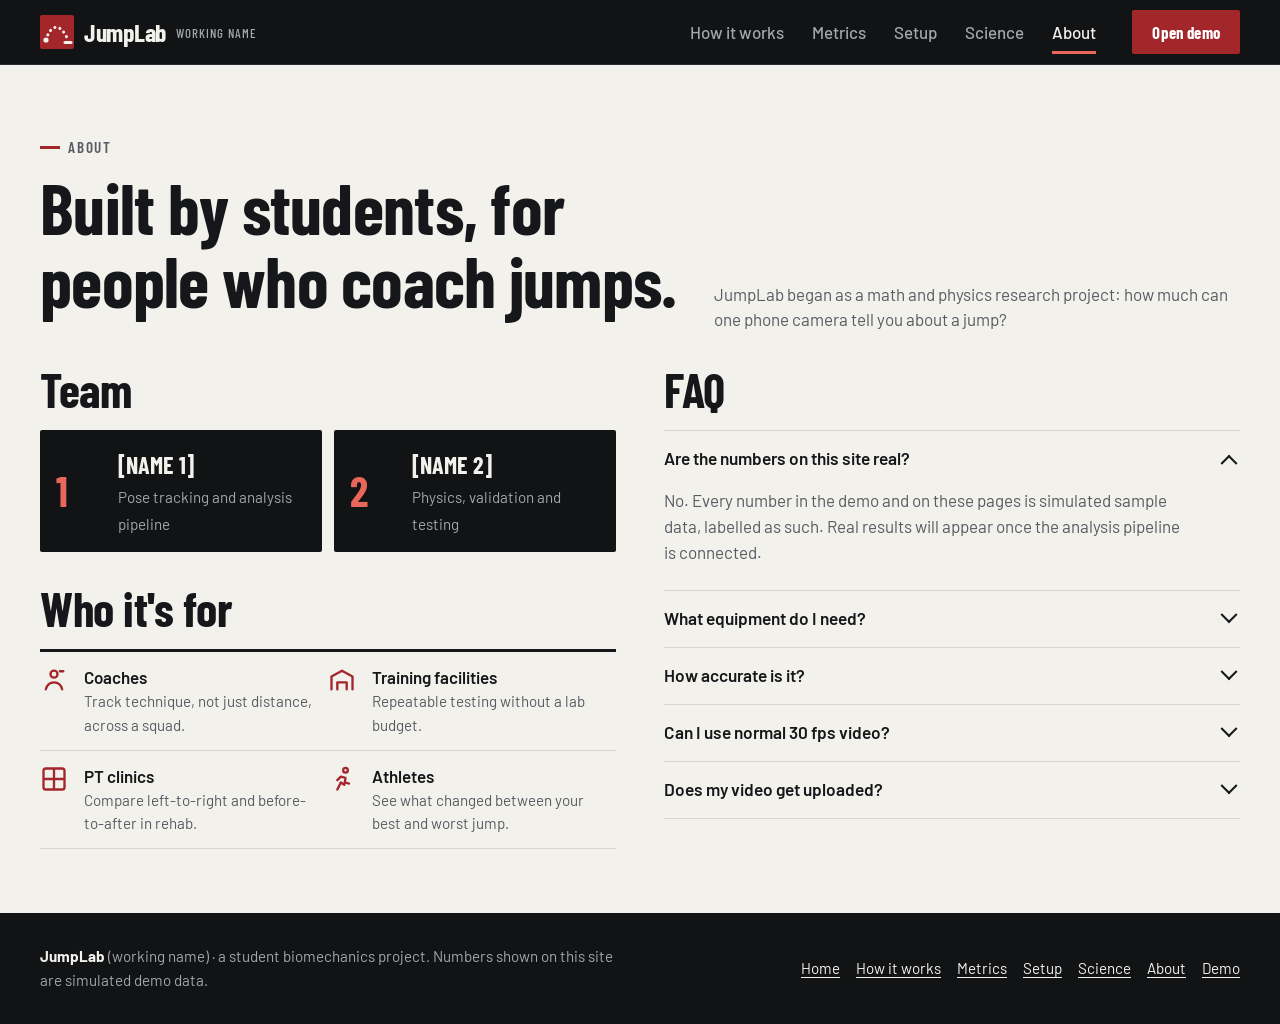
==== website/about.html @ fd1d8012 "Add JumpLab website" ====
<!doctype html>
<html lang="en">
<head>
  <meta charset="utf-8">
  <meta name="viewport" content="width=device-width, initial-scale=1">
  <title>About · JumpLab</title>
  <meta name="description" content="The team behind JumpLab, who it's for, and answers to common questions.">
  <link rel="icon" href="assets/favicon.svg" type="image/svg+xml">
  <link rel="preconnect" href="https://fonts.googleapis.com">
  <link rel="preconnect" href="https://fonts.gstatic.com" crossorigin>
  <link rel="stylesheet" href="https://fonts.googleapis.com/css2?family=Barlow+Condensed:wght@500;600;700&family=Barlow:wght@400;500;600;700&display=swap">
  <link rel="stylesheet" href="assets/css/tokens.css">
  <link rel="stylesheet" href="assets/css/base.css">
  <link rel="stylesheet" href="assets/css/components.css">
  <link rel="stylesheet" href="assets/css/pages.css">
  <script type="module" src="assets/js/components/site-chrome.js" blocking="render"></script>
  <script type="module" src="assets/js/pages/about.js" blocking="render"></script>
</head>
<body>
  <a class="skip-link" href="#main">Skip to main content</a>
  <jl-header current="about"></jl-header>

  <main id="main">
    <header class="page-head container page-head--split">
      <div>
        <p class="eyebrow">About</p>
        <h1>Built by students, for people who coach jumps.</h1>
      </div>
      <p class="lede">JumpLab began as a math and physics research project: how much can one phone camera tell you about a jump?</p>
    </header>

    <section class="container about" aria-label="Team and audiences">
      <div class="about__team">
        <h2>Team</h2>
        <ul class="team" role="list">
          <li class="team__card"><span class="team__initial" aria-hidden="true">1</span><div><strong>[NAME 1]</strong><span>Pose tracking and analysis pipeline</span></div></li>
          <li class="team__card"><span class="team__initial" aria-hidden="true">2</span><div><strong>[NAME 2]</strong><span>Physics, validation and testing</span></div></li>
        </ul>
        <h2 class="about__for">Who it's for</h2>
        <ul class="audiences stagger" role="list">
          <li><span data-icon="coach"></span><strong>Coaches</strong><span>Track technique, not just distance, across a squad.</span></li>
          <li><span data-icon="facility"></span><strong>Training facilities</strong><span>Repeatable testing without a lab budget.</span></li>
          <li><span data-icon="clinic"></span><strong>PT clinics</strong><span>Compare left-to-right and before-to-after in rehab.</span></li>
          <li><span data-icon="athlete"></span><strong>Athletes</strong><span>See what changed between your best and worst jump.</span></li>
        </ul>
      </div>

      <div class="about__faq">
        <h2>FAQ</h2>
        <details class="disclose" open>
          <summary>Are the numbers on this site real?</summary>
          <div class="disclose__body"><p>No. Every number in the demo and on these pages is simulated sample data, labelled as such. Real results will appear once the analysis pipeline is connected.</p></div>
        </details>
        <details class="disclose">
          <summary>What equipment do I need?</summary>
          <div class="disclose__body"><p>A phone that records 120–240 fps slow motion, a tripod, and a tape measure for calibration. See the <a href="setup.html">setup guide</a>.</p></div>
        </details>
        <details class="disclose">
          <summary>How accurate is it?</summary>
          <div class="disclose__body"><p>It's a single 2D camera, so it's built for consistent field testing rather than lab precision. A validation study against tape-measured jumps is in progress.</p></div>
        </details>
        <details class="disclose">
          <summary>Can I use normal 30 fps video?</summary>
          <div class="disclose__body"><p>Yes for distance and angles, but timing is only good to ±33 ms per event. Slow motion (120–240 fps) makes contact and flight times meaningful.</p></div>
        </details>
        <details class="disclose">
          <summary>Does my video get uploaded?</summary>
          <div class="disclose__body"><p>Not in this demo. A file you choose stays in your browser and is never sent anywhere.</p></div>
        </details>
      </div>
    </section>
  </main>

  <jl-footer></jl-footer>
</body>
</html>
---- website/assets/css/tokens.css ----
/* JumpLab design tokens.
   Base: charcoal + off-white. One accent: controlled brick red, used sparingly
   (buttons, active states, key numbers). Contrast checked: see DESIGN.md. */
:root {
  /* Neutrals */
  --ink: #121315;          /* charcoal base (dark sections) */
  --ink-2: #1c1e21;        /* raised panels on dark */
  --ink-3: #2a2d31;        /* borders / rules on dark */
  --text: #16171a;         /* body text on light */
  --paper: #f3f1ec;        /* off-white base */
  --white: #ffffff;        /* cards on paper */
  --line: #d9d5cc;         /* hairlines on light */
  --line-strong: #74787f;  /* chart axes, strong rules (>= 3:1 on paper) */
  --muted: #575b62;        /* secondary text on light (6.0:1) */
  --muted-dark: #a2a6ad;   /* secondary text on dark (7.6:1) */

  /* Accent */
  --accent: #a3262a;       /* brick red (6.5:1 on paper, white text 7.3:1) */
  --accent-hover: #86191d;
  --accent-on-dark: #e8665a; /* same hue, lifted for charcoal (5.7:1) */

  /* Semantic (light context by default; .is-dark redefines) */
  --bg: var(--paper);
  --fg: var(--text);
  --fg-muted: var(--muted);
  --surface: var(--white);
  --rule: var(--line);
  --key: var(--accent);    /* key numbers */
  --focus: var(--accent);

  /* Type */
  --font-display: "Barlow Condensed", "Arial Narrow", "Roboto Condensed", system-ui, sans-serif;
  --font-body: "Barlow", system-ui, -apple-system, "Segoe UI", Roboto, sans-serif;
  --step--1: 0.875rem;
  --step-0: 1.0625rem;                          /* 17px body */
  --step-1: clamp(1.2rem, 1.1rem + 0.4vw, 1.4rem);
  --step-2: clamp(1.5rem, 1.3rem + 0.9vw, 2rem);
  --step-3: clamp(2rem, 1.6rem + 1.8vw, 3rem);
  --step-4: clamp(2.6rem, 1.9rem + 3.2vw, 4.6rem);
  --step-5: clamp(3.2rem, 2.2rem + 4.6vw, 6rem);

  /* Space (4/8 rhythm) */
  --s-1: 4px; --s-2: 8px; --s-3: 12px; --s-4: 16px; --s-5: 24px;
  --s-6: 32px; --s-7: 48px; --s-8: 64px; --s-9: 96px;

  /* Shape & motion */
  --radius: 2px;
  --nav-h: 64px;
  --container: 1200px;
  --gutter: clamp(16px, 4vw, 32px);
  /* Motion: one ease-out curve for things arriving, one ease-in-out for things moving
     between two places. Short durations; nothing loops or bounces. */
  --ease: cubic-bezier(0.2, 0.7, 0.2, 1);
  --ease-in-out: cubic-bezier(0.65, 0, 0.35, 1);
  --dur-fast: 150ms;
  --dur: 240ms;
  --dur-slow: 420ms;
}

.is-dark {
  --bg: var(--ink);
  --fg: var(--paper);
  --fg-muted: var(--muted-dark);
  --surface: var(--ink-2);
  --rule: var(--ink-3);
  --key: var(--accent-on-dark);
  --focus: var(--paper);
  background: var(--bg);
  color: var(--fg);
}
---- website/assets/css/base.css ----
/* Reset, typography and layout primitives. */
*, *::before, *::after { box-sizing: border-box; }
html { -webkit-text-size-adjust: 100%; scroll-padding-top: calc(var(--nav-h) + 16px); }
body {
  margin: 0;
  font-family: var(--font-body);
  font-size: var(--step-0);
  line-height: 1.55;
  background: var(--paper);
  color: var(--text);
  min-height: 100vh;
  display: flex;
  flex-direction: column;
  text-rendering: optimizeLegibility;
}
main { flex: 1; }
[hidden] { display: none !important; }   /* layout rules must never un-hide hidden content */
img, svg { display: block; max-width: 100%; }
button, input, select { font: inherit; color: inherit; }
button { cursor: pointer; }
a, button, input, select, summary, label { touch-action: manipulation; }   /* no double-tap zoom delay on taps */
a { color: inherit; }
/* Text links stay underlined; on hover the underline thickens (and takes the accent on dark) */
.disclose__body a, .site-footer a {
  text-underline-offset: 3px; text-decoration-thickness: 1px;
  transition: color var(--dur-fast) var(--ease), text-decoration-color var(--dur-fast) var(--ease);
}
.disclose__body a:hover { color: var(--accent-hover); text-decoration-thickness: 2px; }
.site-footer a:hover { text-decoration-color: var(--accent-on-dark); text-decoration-thickness: 2px; }

h1, h2, h3, h4 {
  font-family: var(--font-display);
  font-weight: 700;
  line-height: 1.02;
  letter-spacing: -0.01em;
  margin: 0;
  text-wrap: balance;
}
h1 { font-size: var(--step-5); }
h2 { font-size: var(--step-4); }
h3 { font-size: var(--step-2); line-height: 1.1; }
h4 { font-size: var(--step-1); line-height: 1.15; }
p { margin: 0; max-width: 64ch; text-wrap: pretty; }
.lede { font-size: var(--step-1); line-height: 1.45; color: var(--fg-muted); max-width: 52ch; }

/* Small letterspaced label - the only all-caps text on the site, used sparingly */
.eyebrow {
  font-family: var(--font-display);
  font-weight: 600;
  font-size: 0.95rem;
  letter-spacing: 0.12em;
  text-transform: uppercase;
  color: var(--fg-muted);
  display: inline-flex;
  align-items: center;
  gap: var(--s-2);
}
.eyebrow::before { content: ""; width: 20px; height: 3px; background: var(--key); }

/* Focus: always visible, never removed */
:focus-visible { outline: 3px solid var(--focus); outline-offset: 3px; border-radius: var(--radius); }
/* Headings that receive focus from script (to announce a new view) are not controls: no ring */
h1[tabindex="-1"]:focus, h2[tabindex="-1"]:focus { outline: none; }

/* Accessibility helpers */
.visually-hidden {
  position: absolute !important; width: 1px; height: 1px; padding: 0; margin: -1px;
  overflow: hidden; clip: rect(0 0 0 0); white-space: nowrap; border: 0;
}
.skip-link {
  position: absolute; left: var(--s-4); top: -100px; z-index: 100;
  background: var(--ink); color: var(--paper); padding: var(--s-3) var(--s-4);
  font-weight: 600; text-decoration: none;
}
.skip-link:focus { top: var(--s-3); }

/* Layout */
.container { width: min(100% - 2 * var(--gutter), var(--container)); margin-inline: auto; }
.section { padding-block: clamp(40px, 6vw, 80px); }
.section--tight { padding-block: clamp(28px, 4vw, 48px); }
.page-head { padding-block: clamp(36px, 5vw, 64px) clamp(20px, 3vw, 32px); }
.page-head h1 { font-size: var(--step-4); margin-block: var(--s-3) var(--s-4); }
.stack > * + * { margin-top: var(--s-4); }
.cluster { display: flex; flex-wrap: wrap; gap: var(--s-3); align-items: center; }

/* Angled section break, used sparingly (one per page at most) */
.angle-bottom { clip-path: polygon(0 0, 100% 0, 100% calc(100% - 4vw), 0 100%); padding-bottom: calc(clamp(40px, 6vw, 80px) + 4vw); }

/* Demo-data marker, used wherever simulated numbers appear */
.demo-tag {
  display: inline-flex; align-items: center; gap: 6px;
  font-family: var(--font-display); font-weight: 600; font-size: 0.85rem;
  letter-spacing: 0.08em; text-transform: uppercase;
  border: 1.5px solid currentColor; padding: 2px 8px; border-radius: var(--radius);
  color: var(--fg-muted);
}

/* ---------- Motion ----------
   Everything here is skipped when the visitor asks for reduced motion. */
@keyframes rise-in { from { opacity: 0; transform: translateY(12px); } }
@keyframes fade-in { from { opacity: 0; } }
@keyframes tick-in { from { opacity: 0; scale: 0.4; } }
@media (prefers-reduced-motion: no-preference) {
  /* Page to page: a quick cross-fade instead of a white flash (Chromium, Safari 18.2+) */
  @view-transition { navigation: auto; }
  ::view-transition-old(root), ::view-transition-new(root) { animation-duration: 180ms; animation-timing-function: var(--ease); }

  /* On load, each top-level block of the page settles in a beat after the one above */
  main > * { animation: rise-in var(--dur-slow) var(--ease) both; }
  main > :nth-child(2) { animation-delay: 70ms; }
  main > :nth-child(3) { animation-delay: 140ms; }
  main > :nth-child(n + 4) { animation-delay: 210ms; }
  /* Dark bands stay solid (fading them over the light page reads as a grey flash); their content rises instead */
  main > .is-dark { animation: none; }
  main > .is-dark > * { animation: rise-in var(--dur-slow) var(--ease) both; }
  main > .is-dark > .stagger { animation: none; }

  /* Lists marked .stagger: items arrive one after another */
  .stagger > * { animation: rise-in var(--dur-slow) var(--ease) both; animation-delay: calc(140ms + var(--i, 5) * 50ms); }
  .stagger > :nth-child(1) { --i: 0; } .stagger > :nth-child(2) { --i: 1; } .stagger > :nth-child(3) { --i: 2; }
  .stagger > :nth-child(4) { --i: 3; } .stagger > :nth-child(5) { --i: 4; }
}

@media (prefers-reduced-motion: reduce) {
  *, *::before, *::after {
    animation-duration: 0.01ms !important; animation-iteration-count: 1 !important;
    transition-duration: 0.01ms !important; scroll-behavior: auto !important;
  }
}
---- website/assets/css/components.css ----
/* Shared components: header/nav, buttons, scoreboard stats, tables, tabs, footer. */

/* ---------- Header / nav ---------- */
jl-header { display: block; min-height: var(--nav-h); background: var(--ink); }   /* reserve space: no layout shift or flash */
.site-header {
  position: sticky; top: 0; z-index: 50;
  background: var(--ink); color: var(--paper);
  border-bottom: 1px solid var(--ink-3);
}
.site-header__inner { display: flex; align-items: center; gap: var(--s-5); min-height: var(--nav-h); }
.brand {
  display: inline-flex; align-items: center; gap: 10px; text-decoration: none;
  font-family: var(--font-display); font-weight: 700; font-size: 1.6rem; letter-spacing: -0.01em;
  color: var(--paper); margin-right: auto; min-height: 44px;
}
.brand { transition: opacity var(--dur-fast) var(--ease); }
.brand:hover { opacity: 0.85; }
.brand svg { width: 34px; height: 34px; flex: none; }
.brand__sub { font-weight: 500; font-size: 0.8rem; color: var(--muted-dark); letter-spacing: 0.08em; text-transform: uppercase; align-self: flex-end; margin-bottom: 10px; }
.nav-list { display: flex; align-items: center; gap: var(--s-1); list-style: none; margin: 0; padding: 0; }
.nav-link {
  position: relative; display: inline-flex; align-items: center; min-height: 44px; padding: 0 var(--s-3);
  text-decoration: none; font-weight: 500; color: var(--muted-dark); transition: color var(--dur-fast) var(--ease);
}
.nav-link::after {
  content: ""; position: absolute; left: var(--s-3); right: var(--s-3); bottom: 0; height: 3px;
  background: var(--muted-dark); transform: scaleX(0); transform-origin: left;
  transition: transform var(--dur) var(--ease), background-color var(--dur-fast) var(--ease);
}
.nav-link:hover { color: var(--paper); }
.nav-link:hover::after { transform: scaleX(1); }
.nav-link[aria-current="page"] { color: var(--paper); }
.nav-link[aria-current="page"]::after { transform: scaleX(1); background: var(--accent-on-dark); }
.site-header :focus-visible { outline-color: var(--paper); }
.nav-toggle {
  display: none; min-width: 44px; min-height: 44px; background: transparent; border: 1.5px solid var(--ink-3);
  color: var(--paper); border-radius: var(--radius); padding: 0 12px; font-weight: 600;
}
.nav-toggle { transition: border-color var(--dur-fast) var(--ease), transform 90ms var(--ease); }
.nav-toggle:hover { border-color: var(--muted-dark); }
.nav-toggle:active { transform: translateY(1px); }
.nav-toggle svg { width: 22px; height: 22px; }

@media (max-width: 960px) {
  .nav-toggle { display: inline-flex; align-items: center; gap: 8px; }
  .site-nav {
    position: absolute; inset: var(--nav-h) 0 auto 0; background: var(--ink); border-bottom: 1px solid var(--ink-3);
    visibility: hidden; opacity: 0; transform: translateY(-8px);
    transition: opacity var(--dur) var(--ease), transform var(--dur) var(--ease), visibility 0s linear var(--dur);
  }
  .site-nav:not(.is-open) { transition-duration: var(--dur-fast), var(--dur-fast), 0s; transition-delay: 0s, 0s, var(--dur-fast); }   /* closes faster than it opens */
  .site-nav.is-open { visibility: visible; opacity: 1; transform: none; transition-delay: 0s; }
  .nav-list { flex-direction: column; align-items: stretch; padding: var(--s-3) var(--gutter) var(--s-5); gap: 0; }
  .nav-link { padding-left: var(--s-4); min-height: 48px; }
  .nav-link::after { left: 0; right: auto; top: 10px; bottom: 10px; width: 3px; height: auto; transform: scaleY(0); transform-origin: top; }
  .nav-link:hover::after, .nav-link[aria-current="page"]::after { transform: scaleY(1); }
  .site-header .btn--nav { display: none; }
  .nav-list .btn { margin-top: var(--s-3); justify-content: center; }
}
@media (min-width: 961px) { .nav-list .nav-item--cta { display: none; } }

/* ---------- Buttons: flat fills, minimal rounding, no shadows ---------- */
.btn {
  display: inline-flex; align-items: center; justify-content: center; gap: 10px;
  min-height: 48px; padding: 0 22px; border-radius: var(--radius);
  font-family: var(--font-display); font-weight: 700; font-size: 1.15rem; letter-spacing: 0.01em;
  text-decoration: none; border: 2px solid transparent; cursor: pointer; user-select: none;
  transition: background-color var(--dur-fast) var(--ease), color var(--dur-fast) var(--ease),
              border-color var(--dur-fast) var(--ease), transform 90ms var(--ease);
}
.btn svg { width: 18px; height: 18px; flex: none; transition: transform var(--dur) var(--ease); }
.btn:active:not([disabled]) { transform: translateY(1px); }
.btn:hover .icon--arrow { transform: translateX(3px); }
.btn--primary { background: var(--accent); color: var(--white); }
.btn--primary:hover { background: var(--accent-hover); }
.btn--ghost { background: transparent; color: var(--fg); border-color: currentColor; }
.btn--ghost:hover { background: var(--fg); color: var(--bg); border-color: var(--fg); }
.btn--quiet { background: transparent; color: var(--fg); border-color: var(--rule); font-family: var(--font-body); font-weight: 600; font-size: 1rem; }
.btn--quiet:hover { border-color: var(--fg); }
.btn--sm { min-height: 44px; padding: 0 14px; font-size: 1rem; }
.btn--nav { min-height: 44px; padding: 0 18px; font-size: 1.05rem; }
.btn[disabled], .btn[aria-disabled="true"] { opacity: 0.45; cursor: not-allowed; }

/* ---------- Scoreboard stats: big digit, small label underneath ---------- */
.stat { display: flex; flex-direction: column; gap: 2px; }
.stat__value {
  font-family: var(--font-display); font-weight: 700; line-height: 0.9;
  font-size: clamp(2.6rem, 2rem + 2.4vw, 4rem); font-variant-numeric: tabular-nums; letter-spacing: -0.02em;
  color: var(--fg);
}
.stat__unit { font-size: 0.45em; font-weight: 600; margin-left: 3px; color: var(--fg-muted); letter-spacing: 0; }
.stat__label { font-weight: 600; font-size: 0.95rem; color: var(--fg); }
.stat__sub { font-size: 0.9rem; color: var(--fg-muted); font-variant-numeric: tabular-nums; }
.stat--key .stat__value { color: var(--key); }

.scoreboard { display: grid; grid-template-columns: repeat(auto-fit, minmax(150px, 1fr)); border-top: 3px solid var(--fg); }
.scoreboard > .stat { padding: var(--s-4) var(--s-4) var(--s-4) 0; border-bottom: 1px solid var(--rule); }
.scoreboard > .stat + .stat { padding-left: var(--s-4); border-left: 1px solid var(--rule); }

/* ---------- Cards / panels ---------- */
.panel { background: var(--surface); border: 1px solid var(--rule); border-radius: var(--radius); }
.panel__head { display: flex; align-items: center; justify-content: space-between; gap: var(--s-3); padding: var(--s-3) var(--s-4); border-bottom: 1px solid var(--rule); }
.panel__title { font-family: var(--font-display); font-weight: 700; font-size: 1.3rem; }
.panel__body { padding: var(--s-4); }

/* ---------- Numbered steps (How it works, Science) ---------- */
.num { font-family: var(--font-display); font-weight: 700; font-variant-numeric: tabular-nums; color: var(--key); line-height: 1; }

/* ---------- Tables ---------- */
.table-wrap { overflow-x: auto; border: 1px solid var(--rule); border-radius: var(--radius); background: var(--surface); container-type: inline-size; }
table.data { width: 100%; border-collapse: collapse; font-variant-numeric: tabular-nums; font-size: 0.98rem; }
/* The caption stays the width of the visible box and doesn't scroll away with a wide table */
table.data caption { position: sticky; left: 0; max-width: 100cqi; text-align: left; padding: var(--s-3) var(--s-4); font-weight: 600; color: var(--fg-muted); caption-side: top; }
table.data th, table.data td { text-align: left; padding: 10px var(--s-4); border-bottom: 1px solid var(--rule); white-space: nowrap; }
table.data thead th { font-family: var(--font-display); font-weight: 700; font-size: 1.02rem; letter-spacing: 0.02em; border-bottom: 2px solid var(--fg); }
table.data tbody tr:last-child td, table.data tbody tr:last-child th { border-bottom: 0; }
table.data td.num-cell, table.data th.num-cell { text-align: right; }
table.data .best { color: var(--key); font-weight: 700; }

/* ---------- Tabs (WAI-ARIA tabs pattern) ---------- */
.tablist { position: relative; display: flex; gap: 0; box-shadow: inset 0 -2px 0 var(--fg); overflow-x: auto; }
.tab {
  min-height: 48px; padding: 0 var(--s-5); background: transparent; border: 0; border-bottom: 4px solid transparent;
  font-family: var(--font-display); font-weight: 700; font-size: 1.15rem; color: var(--fg-muted); white-space: nowrap;
  transition: color var(--dur-fast) var(--ease);
}
.tab:hover { color: var(--fg); }
.tab[aria-selected="true"] { color: var(--fg); border-bottom-color: var(--accent); }
.tablist.has-indicator .tab[aria-selected="true"] { border-bottom-color: transparent; }
.tab-indicator {
  position: absolute; left: 0; bottom: 0; width: 1px; height: 4px; background: var(--accent);
  transform-origin: left; pointer-events: none;
}
.tab-indicator.is-ready { transition: transform var(--dur) var(--ease-in-out); }
.tabpanel { padding-top: var(--s-5); }
.tabpanel[hidden] { display: none; }
@media (prefers-reduced-motion: no-preference) {
  .tabpanel { animation: fade-in var(--dur) var(--ease); }
}
@media (max-width: 560px) {
  /* Tabs fit a phone: tighter padding, and words in .tab__more drop from view but stay in the name */
  .tab { padding: 0 10px; font-size: 1.05rem; }
  .tab__more { position: absolute; width: 1px; height: 1px; overflow: hidden; clip: rect(0 0 0 0); white-space: nowrap; }
}

/* ---------- Notice (demo-data banners) ---------- */
.notice {
  display: flex; gap: var(--s-3); align-items: flex-start; padding: var(--s-3) var(--s-4);
  border-left: 4px solid var(--accent); background: var(--surface); border-radius: var(--radius);
  font-size: 0.98rem;
}
.notice svg { width: 20px; height: 20px; flex: none; margin-top: 3px; color: var(--accent); }
.is-dark .notice svg { color: var(--accent-on-dark); }

/* ---------- Disclosure (FAQ, data tables) ---------- */
details.disclose { border-top: 1px solid var(--rule); }
details.disclose:last-of-type { border-bottom: 1px solid var(--rule); }
details.disclose > summary {
  list-style: none; display: flex; justify-content: space-between; align-items: center; gap: var(--s-4);
  min-height: 56px; padding: var(--s-2) 0; cursor: pointer; font-weight: 600; font-size: 1.08rem;
}
details.disclose > summary::-webkit-details-marker { display: none; }
details.disclose > summary::after {
  content: ""; width: 12px; height: 12px; flex: none; border-right: 2.5px solid currentColor; border-bottom: 2.5px solid currentColor;
  margin-right: 5px;                                         /* the rotated chevron stays inside the row */
  transform: rotate(45deg) translate(-3px, -3px); transition: transform var(--dur) var(--ease);
}
details.disclose[open] > summary::after { transform: rotate(-135deg) translate(-3px, -3px); }
details.disclose > summary:hover { color: var(--key); }
details.disclose > summary { transition: color var(--dur-fast) var(--ease); }
details.disclose > .disclose__body { padding: 0 0 var(--s-5); color: var(--fg-muted); }
@media (prefers-reduced-motion: no-preference) {
  @supports (interpolate-size: allow-keywords) {
    :root { interpolate-size: allow-keywords; }
    details.disclose::details-content {
      block-size: 0; overflow: clip;
      transition: block-size var(--dur) var(--ease), content-visibility var(--dur) allow-discrete;
    }
    details.disclose[open]::details-content { block-size: auto; }
  }
}

/* ---------- Footer ---------- */
jl-footer { display: block; }
.site-footer { background: var(--ink); color: var(--muted-dark); padding-block: var(--s-6); font-size: 0.95rem; }
.site-footer__inner { display: flex; flex-wrap: wrap; gap: var(--s-4) var(--s-6); align-items: center; justify-content: space-between; }
.site-footer a { color: var(--paper); text-underline-offset: 3px; }
.site-footer nav ul { display: flex; flex-wrap: wrap; gap: var(--s-2) var(--s-4); list-style: none; margin: 0; padding: 0; }
.site-footer nav a { display: inline-flex; min-height: 44px; align-items: center; }
.site-footer :focus-visible { outline-color: var(--paper); }

/* ---------- Icons ---------- */
.icon { width: 28px; height: 28px; stroke: currentColor; fill: none; stroke-width: 2; stroke-linecap: round; stroke-linejoin: round; }

/* ---------- Athlete figure ---------- */
.ath [data-part] { transition: stroke var(--dur) var(--ease), fill var(--dur) var(--ease); }
.ath [data-part].is-hot { stroke: var(--key); }
.ath circle[data-part].is-hot { fill: var(--key); }

/* ---------- Charts ---------- */
.chart-wrap { border-radius: var(--radius); }
.chart { width: 100%; height: auto; overflow: visible; }
.chart-grid line { stroke: var(--rule); stroke-width: 1; }
.chart-grid .chart-axis { stroke: var(--line-strong); stroke-width: 1.5; }
.is-dark .chart-grid .chart-axis { stroke: var(--muted-dark); }
.chart-tick { font: 500 12.5px var(--font-body); fill: var(--fg-muted); font-variant-numeric: tabular-nums; }
.chart-axis-label { font: 600 12.5px var(--font-body); fill: var(--fg-muted); }
.chart-events line { stroke: var(--fg-muted); stroke-width: 1; stroke-dasharray: 3 4; }
.chart-events text { font: 600 12px var(--font-display); letter-spacing: 0.04em; fill: var(--fg-muted); }
.chart-line { fill: none; stroke: var(--fg); stroke-width: 2.5; stroke-linecap: round; stroke-linejoin: round; }
.chart-line.is-emphasis { stroke: var(--key); stroke-width: 3.5; }
.chart-label { font: 600 13px var(--font-body); fill: var(--fg); }
.chart-label.is-emphasis { fill: var(--key); }
.chart-cursor line { stroke: var(--fg); stroke-width: 1.5; }
.chart-cursor circle { fill: var(--bg); stroke: var(--fg); stroke-width: 2.5; }
.chart-readout { min-height: 1.6em; margin-top: var(--s-2); font-size: 0.92rem; color: var(--fg-muted); font-variant-numeric: tabular-nums; }
---- website/assets/css/pages.css ----
/* Page-specific layouts. One section per page; the demo has its own demo.css. */

/* ---------- Scene (shared side-view drawing) ---------- */
.scene { width: 100%; height: auto; }
.scene-ground { stroke: var(--fg); stroke-width: 3; }
.scene-takeoff { stroke: var(--key); stroke-width: 4; }
.scene-arc { fill: none; stroke: var(--key); stroke-width: 5; stroke-dasharray: 0.1 12; stroke-linecap: round; }
.scene-dim line { stroke: var(--fg-muted); stroke-width: 2; }
.ath--ghost { opacity: 0.22; }

/* ---------- Home ---------- */
.hero { padding-block: clamp(40px, 6vw, 72px); }
.hero__grid { display: grid; grid-template-columns: minmax(0, 0.9fr) minmax(0, 1.2fr); gap: clamp(24px, 4vw, 56px); align-items: center; }
.hero h1 { font-size: clamp(3rem, 2rem + 4.2vw, 5.6rem); margin-block: var(--s-4); max-width: 11ch; }
.hero .lede { color: var(--paper); font-size: var(--step-2); font-weight: 500; line-height: 1.25; }
.hero__actions { margin-top: var(--s-6); }
.hero__visual { margin: 0; }
.hero__scrubber { margin-top: var(--s-2); min-height: 88px; }   /* reserved: no shift when the timeline draws */
.hero__caption { display: flex; flex-wrap: wrap; align-items: center; gap: var(--s-2) var(--s-4); margin-top: var(--s-3); }
.hero__hint { color: var(--muted-dark); font-size: 0.92rem; }

/* Jump stage: the 3D (or flat) athlete. Drag sideways to scrub; vertical drags still scroll. */
.jump-stage { position: relative; aspect-ratio: 16 / 10; touch-action: pan-y; cursor: grab; user-select: none; -webkit-user-select: none; }
.jump-stage.is-dragging { cursor: grabbing; }
.jump-stage__canvas, .jump-stage__svg { position: absolute; inset: 0; width: 100%; height: 100%; display: block; }
/* The 3D floor dissolves into the hero at the edges instead of sitting in a box */
.jump-stage__canvas, .jump-stage__labels {
  --fade: linear-gradient(to right, transparent, #000 14%, #000 86%, transparent), linear-gradient(to bottom, #000 78%, transparent);
  -webkit-mask-image: var(--fade); -webkit-mask-composite: source-in;
  mask-image: var(--fade); mask-composite: intersect;
}
@media (prefers-reduced-motion: no-preference) {
  .jump-stage__canvas, .jump-stage__svg { animation: fade-in var(--dur-slow) var(--ease) both; }
}
.jump-stage__hud { position: absolute; z-index: 2; top: 2px; left: 0; display: flex; align-items: baseline; gap: var(--s-3); pointer-events: none; }
.jump-stage__phase { font: 700 1.5rem/1 var(--font-display); color: var(--accent-on-dark); }
@keyframes phase-in { from { opacity: 0; transform: translateY(6px); } }
@media (prefers-reduced-motion: no-preference) {
  .jump-stage__phase.is-new, .pb__phase.is-new { display: inline-block; animation: phase-in var(--dur) var(--ease); }
}
.jump-stage__time { color: var(--muted-dark); font-size: 0.95rem; font-variant-numeric: tabular-nums; }
.jump-stage__labels { position: absolute; inset: 0; overflow: hidden; pointer-events: none; }
.jump-stage__status { position: absolute; inset: 0; display: grid; place-items: center; margin: 0; max-width: none; color: var(--muted-dark); font-size: 0.95rem; pointer-events: none; }
.jump-stage__status:empty { display: none; }
.jump-stage__views {
  position: absolute; z-index: 2; top: 0; right: 0; display: inline-flex; padding: 3px; gap: 2px;
  border: 1px solid var(--ink-3); border-radius: var(--radius); background: rgba(18, 19, 21, 0.72);
}
.jump-stage__view {
  min-width: 56px; min-height: 44px; padding: 0 var(--s-3); border: 0; border-radius: 1px; background: transparent;
  font: 700 0.95rem/1 var(--font-display); letter-spacing: 0.04em; color: var(--muted-dark); cursor: pointer;
  transition: background-color var(--dur-fast) var(--ease), color var(--dur-fast) var(--ease);
}
.jump-stage__view:hover { color: var(--paper); }
.jump-stage__view:active:not([aria-pressed="true"]) { background: rgba(243, 241, 236, 0.12); }
.jump-stage__view[aria-pressed="true"] { background: var(--paper); color: var(--ink); }
.jump-stage__view:focus-visible { outline-offset: 1px; }
/* Rotate buttons: bottom corner of the stage, same look as the view toggle */
.jump-stage__rotate { top: auto; right: auto; bottom: 0; left: 0; }
.jump-stage__view--icon { min-width: 44px; padding: 0; display: grid; place-items: center; }
.jump-stage__view--icon .icon { width: 20px; height: 20px; }
.jump-stage:focus-visible { outline-offset: 4px; }
.jump-stage__label { position: absolute; left: 0; top: 0; font: 600 0.8rem/1 var(--font-display); letter-spacing: 0.06em; color: var(--muted-dark); white-space: nowrap; }
.scene-arc--todo { stroke: var(--ink-3); }

/* Jump timeline: phases shaded along the track, ticks at takeoff / peak / landing */
.scrub { --thumb: 20px; --rail: 44px; --p: 0%; display: flex; align-items: center; gap: var(--s-3); }
.scrub__play {
  flex: none; display: grid; place-items: center; width: 48px; height: 48px; border-radius: 50%;
  border: 2px solid var(--paper); background: transparent; color: var(--paper);
  transition: background-color var(--dur-fast) var(--ease), color var(--dur-fast) var(--ease), transform 90ms var(--ease);
}
.scrub__play:hover { background: var(--paper); color: var(--ink); }
.scrub__play:active { transform: translateY(1px); }
.scrub__play .icon { width: 20px; height: 20px; }
.scrub__play .icon--play { margin-left: 3px; }
.scrub__body { flex: 1; min-width: 0; }
.scrub__lane { position: relative; margin-inline: calc(var(--thumb) / 2); }
.scrub__ticks { height: 24px; }
.scrub__phases { height: 20px; }
.scrub__tick, .scrub__phase {
  position: absolute; top: 0; font: 600 0.78rem/1 var(--font-display); letter-spacing: 0.08em;
  text-transform: uppercase; color: var(--muted-dark); white-space: nowrap;
}
/* Key-moment buttons: 24 px tall targets that sit on the marks below them */
.scrub__tick {
  height: 24px; padding: 0 6px; border: 0; background: transparent; cursor: pointer; border-radius: var(--radius);
  transition: color var(--dur-fast) var(--ease);
}
.scrub__tick:active { color: var(--paper); }
.scrub__tick:hover { color: var(--paper); text-decoration: underline; text-decoration-color: var(--accent-on-dark); text-decoration-thickness: 2px; text-underline-offset: 4px; }
.scrub__tick--end { transform: translateX(calc(-100% + 6px)); }
.scrub__tick--mid { transform: translateX(-50%); }
.scrub__tick--start { transform: translateX(-6px); }
.scrub__phase { display: flex; justify-content: center; height: 20px; line-height: 20px; transition: color var(--dur) var(--ease); }
.scrub__phase.is-current { color: var(--paper); }
/* The current phase is marked by a bar too, not by colour alone */
.scrub__phase::after { content: ""; position: absolute; left: 50%; bottom: 0; width: 16px; height: 2px; margin-left: -8px; background: var(--accent-on-dark); transform: scaleX(0); transition: transform var(--dur) var(--ease); }
.scrub__phase.is-current::after { transform: scaleX(1); }
.scrub__rail { position: relative; height: var(--rail); }
.scrub__track { position: absolute; top: 50%; left: calc(var(--thumb) / 2); right: calc(var(--thumb) / 2); height: 6px; margin-top: -3px; background: var(--ink-3); border-radius: 3px; }
.scrub__seg { position: absolute; top: 0; bottom: 0; }
.scrub__seg + .scrub__seg { border-left: 2px solid var(--ink); }
.scrub__seg:nth-child(even) { background: rgba(243, 241, 236, 0.07); }
.scrub__fill { position: absolute; left: 0; top: 0; bottom: 0; width: var(--p); background: var(--accent-on-dark); border-radius: 3px; }
.scrub__mark { position: absolute; top: -6px; bottom: -6px; width: 2px; margin-left: -1px; background: var(--muted-dark); }
.scrub__input { position: absolute; inset: 0; width: 100%; height: 100%; margin: 0; padding: 0; background: transparent; cursor: pointer; -webkit-appearance: none; appearance: none; }
.scrub__input:focus-visible { outline: none; }
.scrub__input::-webkit-slider-runnable-track { height: var(--rail); background: transparent; border: 0; }
.scrub__input::-moz-range-track { height: var(--rail); background: transparent; border: 0; }
.scrub__input::-webkit-slider-thumb {
  -webkit-appearance: none; appearance: none; width: var(--thumb); height: var(--thumb); margin-top: calc((var(--rail) - var(--thumb)) / 2);
  border: 0; border-radius: 50%; background: var(--paper); box-shadow: 0 0 0 5px rgba(232, 102, 90, 0.3);
  transition: box-shadow var(--dur) var(--ease);
}
.scrub__input::-moz-range-thumb {
  width: var(--thumb); height: var(--thumb); border: 0; border-radius: 50%; background: var(--paper);
  box-shadow: 0 0 0 5px rgba(232, 102, 90, 0.3); transition: box-shadow var(--dur) var(--ease);
}
.scrub__input:hover::-webkit-slider-thumb, .scrub.is-dragging .scrub__input::-webkit-slider-thumb { box-shadow: 0 0 0 9px rgba(232, 102, 90, 0.35); }
.scrub__input:hover::-moz-range-thumb, .scrub.is-dragging .scrub__input::-moz-range-thumb { box-shadow: 0 0 0 9px rgba(232, 102, 90, 0.35); }
.scrub__input:focus-visible::-webkit-slider-thumb { box-shadow: 0 0 0 3px var(--ink), 0 0 0 6px var(--paper); }
.scrub__input:focus-visible::-moz-range-thumb { box-shadow: 0 0 0 3px var(--ink), 0 0 0 6px var(--paper); }

.problem__grid { display: grid; grid-template-columns: minmax(0, 0.8fr) minmax(0, 1.6fr); gap: clamp(24px, 4vw, 64px); align-items: start; }
.problem h2 { font-size: var(--step-3); margin-top: var(--s-3); }
.problem__list { list-style: none; margin: 0; padding: 0; display: grid; grid-template-columns: repeat(3, minmax(0, 1fr)); gap: var(--s-5); }
.problem__list li { border-top: 3px solid var(--text); padding-top: var(--s-4); }
.problem__list .num { font-size: 2rem; display: block; margin-bottom: var(--s-2); }
.problem__list h3 { font-size: 1.45rem; margin-bottom: var(--s-2); }
.problem__list p { color: var(--muted); }

@media (max-width: 900px) {
  .hero__grid, .problem__grid { grid-template-columns: minmax(0, 1fr); }
  .problem__list { grid-template-columns: minmax(0, 1fr); gap: var(--s-4); }
}

/* ---------- How it works ---------- */
.steps { padding-block: clamp(32px, 5vw, 56px); }
.steps__list { list-style: none; margin-block: 0; padding: 0; display: grid; grid-template-columns: repeat(4, minmax(0, 1fr)); gap: 0; }
.step { padding: var(--s-2) var(--s-5) var(--s-2) 0; display: flex; flex-direction: column; gap: var(--s-3); }
.step + .step { padding-left: var(--s-5); border-left: 1px solid var(--ink-3); }
.step__num { font-size: clamp(3.4rem, 2.6rem + 3vw, 5.4rem); }
.step__icon { color: var(--paper); }
.step__title { font-size: var(--step-3); }
.step p { color: var(--muted-dark); }
.step strong { color: var(--paper); font-weight: 600; }
.step__detail { margin-top: auto; padding-top: var(--s-3); border-top: 1px solid var(--ink-3); font-family: var(--font-display); font-weight: 600; letter-spacing: 0.04em; color: var(--paper) !important; }
.how__next { gap: var(--s-4); }
.how__next p { margin-right: auto; color: var(--muted); }

@media (max-width: 960px) {
  .steps__list { grid-template-columns: repeat(2, minmax(0, 1fr)); row-gap: var(--s-6); }
  .step:nth-child(3) { padding-left: 0; border-left: 0; }
}
@media (max-width: 560px) {
  .steps__list { grid-template-columns: minmax(0, 1fr); }
  .step, .step + .step { padding-left: 0; border-left: 0; }
  .step + .step { padding-top: var(--s-5); border-top: 1px solid var(--ink-3); }
  .how__next p { width: 100%; }
}

/* ---------- Metrics ---------- */
.page-head--split { display: grid; grid-template-columns: minmax(0, 1.1fr) minmax(0, 0.9fr); gap: var(--s-6); align-items: end; }
.page-head--split .lede { font-size: var(--step-0); line-height: 1.5; }
.page-head--split .demo-tag { margin-left: 6px; vertical-align: 2px; }
.metrics { display: grid; grid-template-columns: minmax(0, 1.15fr) minmax(0, 0.85fr); gap: var(--s-5); padding-bottom: clamp(32px, 5vw, 64px); align-items: start; }
.metrics__figure { margin: 0; padding: var(--s-4) var(--s-4) var(--s-2); }
.metric-path { fill: none; stroke: var(--line); stroke-width: 3; stroke-dasharray: 0.1 9; stroke-linecap: round; transition: stroke var(--dur) var(--ease); }
.metric-path.is-hot { stroke: var(--accent); }
.ath--ghost.is-focus { opacity: 0.4; }
.mx { opacity: 0; transition: opacity var(--dur) var(--ease); }
.mx.is-on { opacity: 1; }
.mx-line { stroke: var(--muted); stroke-width: 2; stroke-dasharray: 5 5; }
.mx-line--solid { stroke-dasharray: none; }
.mx-line--key { stroke: var(--accent); stroke-width: 3; }
.mx-line--faint { stroke: var(--line); stroke-width: 6; stroke-linecap: round; }
.mx-bar { stroke: var(--text); stroke-width: 10; stroke-linecap: butt; }
.mx-bar--key { stroke: var(--accent); }
.mx-arrow line { stroke: var(--text); stroke-width: 3; }
.mx-arrow polygon { fill: var(--text); stroke: var(--white); stroke-width: 3; stroke-linejoin: round; paint-order: stroke; }
.mx-arrow .mx-halo, .mx-arrow--key .mx-halo { stroke: var(--white); stroke-width: 8; stroke-linecap: round; }
.mx-arrow--key line { stroke: var(--accent); stroke-width: 4; }
.mx-arrow--key polygon { fill: var(--accent); }
.mx-arc { fill: none; stroke: var(--muted); stroke-width: 2.5; }
.mx-arc--key { stroke: var(--accent); stroke-width: 3; }
.mx-label { font: 600 15px var(--font-body); fill: var(--text); paint-order: stroke; stroke: var(--white); stroke-width: 5px; stroke-linejoin: round; font-variant-numeric: tabular-nums; }
.mx-label--key { fill: var(--accent); font: 700 20px var(--font-display); }

.metrics__side { display: flex; flex-direction: column; gap: var(--s-4); }
.metric-list { display: grid; grid-template-columns: repeat(2, minmax(0, 1fr)); gap: 0; border-top: 3px solid var(--text); }
.metric-btn {
  display: flex; flex-direction: column; align-items: flex-start; gap: 2px; text-align: left;
  min-height: 72px; padding: var(--s-3) var(--s-3) var(--s-3) var(--s-4);
  background: transparent; border: 0; border-bottom: 1px solid var(--line); border-left: 4px solid transparent;
  transition: background-color var(--dur-fast) var(--ease), border-color var(--dur-fast) var(--ease);
}
.metric-btn:nth-child(odd) { border-right: 1px solid var(--line); }
.metric-btn:hover { background: var(--white); }
.metric-btn[aria-pressed="true"] { background: var(--white); border-left-color: var(--accent); }
.metric-btn__value { font-family: var(--font-display); font-weight: 700; font-size: 1.9rem; line-height: 1; font-variant-numeric: tabular-nums; }
.metric-btn[aria-pressed="true"] .metric-btn__value { color: var(--accent); }
.metric-btn__unit { font-size: 0.55em; margin-left: 3px; color: var(--muted); font-weight: 600; }
.metric-btn__label { font-weight: 600; font-size: 0.95rem; color: var(--muted); }
.metric-btn[aria-pressed="true"] .metric-btn__label { color: var(--text); }
.metric-detail { background: var(--white); border: 1px solid var(--line); padding: var(--s-5); border-radius: var(--radius); }
@media (prefers-reduced-motion: no-preference) {
  .metric-detail.is-swapping > * { animation: fade-in var(--dur) var(--ease); }
}
.metric-detail__head .stat__value { font-size: clamp(2.8rem, 2rem + 2vw, 3.8rem); }
.metric-detail__body { margin: var(--s-4) 0 0; display: grid; gap: var(--s-2); }
.metric-detail__body dt { font-family: var(--font-display); font-weight: 700; font-size: 1.05rem; letter-spacing: 0.02em; margin-top: var(--s-2); }
.metric-detail__body dd { margin: 0; color: var(--muted); }

@media (max-width: 900px) {
  .page-head--split, .metrics { grid-template-columns: minmax(0, 1fr); }
}

/* ---------- Setup ---------- */
.setup { display: grid; grid-template-columns: minmax(0, 1.05fr) minmax(0, 0.95fr); gap: var(--s-6); padding-bottom: clamp(32px, 5vw, 64px); align-items: start; }
.setup__diagram { margin: 0; padding: var(--s-4); }
.setup__diagram svg { width: 100%; height: auto; }
.setup__caption { margin-top: var(--s-2); color: var(--muted); font-size: 0.95rem; }
.sd-fov { fill: var(--paper); stroke: var(--line-strong); stroke-width: 1.5; stroke-dasharray: 6 6; }
.sd-lane { fill: var(--white); stroke: var(--text); stroke-width: 2; }
.sd-tape { stroke: var(--muted); stroke-width: 4; }
.sd-ticks line { stroke: var(--text); stroke-width: 2; }
.sd-takeoff { stroke: var(--accent); stroke-width: 5; }
.sd-feet rect { fill: var(--text); }
.sd-feet--ghost rect { fill: none; stroke: var(--text); stroke-width: 2; stroke-dasharray: 3 3; }
.sd-dir line { stroke: var(--text); stroke-width: 2.5; }
.sd-dir path { fill: var(--text); }
.sd-dim { stroke: var(--text); stroke-width: 2; stroke-dasharray: 4 5; }
.sd-right { fill: none; stroke: var(--accent); stroke-width: 2.5; }
.sd-tripod line { stroke: var(--text); stroke-width: 4; stroke-linecap: round; }
.sd-phone { fill: var(--accent); }
.sd-label { font: 600 15px var(--font-body); fill: var(--text); }
.sd-label--muted { fill: var(--muted); font-weight: 500; }
.sd-label--key { font: 700 26px var(--font-display); fill: var(--accent); }

.setup__progress { font-family: var(--font-display); font-weight: 700; font-size: 1.6rem; padding-bottom: var(--s-2); border-bottom: 3px solid var(--text); }
.setup__progress span:first-child { color: var(--accent); }
.checklist { list-style: none; margin: 0 0 var(--s-4); padding: 0; }
.checklist li { border-bottom: 1px solid var(--line); }
.checklist label { display: grid; grid-template-columns: 28px 1fr; gap: var(--s-3); align-items: start; padding: var(--s-3) 0; cursor: pointer; min-height: 44px; }
.checklist input { position: absolute; opacity: 0; width: 1px; height: 1px; }
.checklist__box { width: 26px; height: 26px; border: 2px solid var(--text); border-radius: var(--radius); margin-top: 1px; display: grid; place-items: center; background: var(--white); transition: background-color var(--dur-fast) var(--ease), border-color var(--dur-fast) var(--ease); }
.checklist label:hover .checklist__box { border-color: var(--accent); }
.checklist input:checked + .checklist__box { background: var(--accent); border-color: var(--accent); }
.checklist input:checked + .checklist__box::after { content: ""; width: 7px; height: 13px; border: solid var(--white); border-width: 0 3px 3px 0; transform: rotate(45deg) translate(-1px, -1px); animation: tick-in var(--dur) var(--ease); }
.checklist input:focus-visible + .checklist__box { outline: 3px solid var(--focus); outline-offset: 3px; }
.checklist strong { display: block; font-weight: 600; }
.checklist__why { display: block; color: var(--muted); font-size: 0.95rem; }
.checklist strong { transition: color var(--dur) var(--ease); }
.checklist input:checked ~ span strong { text-decoration: line-through; text-decoration-color: var(--line-strong); color: var(--muted); }

@media (max-width: 900px) { .setup { grid-template-columns: minmax(0, 1fr); } }

/* ---------- Science ---------- */
.pipeline { list-style: none; margin: 0; padding: 0; display: grid; grid-template-columns: repeat(5, minmax(0, 1fr)); border-top: 3px solid var(--text); counter-reset: step; }
.pipeline__step { display: flex; flex-direction: column; gap: var(--s-3); padding: var(--s-4) var(--s-4) var(--s-5); border-right: 1px solid var(--line); position: relative; }
.pipeline__step:first-child { padding-left: 0; }
.pipeline__step:last-child { border-right: 0; padding-right: 0; }
.pipeline__step .num { font-size: 2.6rem; }
.pipeline__step h2 { font-size: var(--step-2); }
.pipeline__step > p { color: var(--muted); font-size: 0.98rem; }
.pipeline__step--key { background: var(--white); border-left: 4px solid var(--accent); padding-left: var(--s-4) !important; }
.pipeline__note { font-family: var(--font-display); font-weight: 600; letter-spacing: 0.03em; color: var(--text) !important; margin-top: auto; }
.pipeline__note var { font-style: italic; }
.pipeline__note sub, .pipeline__note sup { font-size: 0.75em; line-height: 0; }   /* no taller line, notes stay level */
/* Every step has the same five parts: number, title, description, one formula box, one note.
   Where supported they line up across the row, so boxes start level and match in height,
   and the notes share a baseline however long each description is. */
@supports (grid-template-rows: subgrid) {
  .pipeline__step { display: grid; grid-template-rows: subgrid; grid-row: span 5; }
  .pipeline__step > .formula { display: flex; align-items: center; }
  .pipeline__step > .pipeline__note { align-self: end; }
}
.formula {
  font-family: var(--font-body); font-size: 1.15rem; font-weight: 500; line-height: 1.7;
  padding: var(--s-3) var(--s-3); background: var(--ink); color: var(--paper); border-radius: var(--radius);
  font-variant-numeric: tabular-nums; overflow-x: auto;
}
.formula var { font-style: italic; }
.formula sub, .formula sup { font-size: 0.75em; }
/* One treatment for every formula on the site: the dark box. --small only sets a smaller size. */
.formula--small { font-size: 0.98rem; }

/* LaTeX typesetting (KaTeX, lib/math.js): equations centred in their box, sized to the column */
.formula { text-align: center; }
.formula .katex-display { margin: 0; }
.formula .katex { font-size: 1.12em; }
.formula--small .katex { font-size: 1.18em; }
.pipeline__step > .formula { justify-content: center; }
.pipeline__step > .formula .formula__body { min-width: 0; max-width: 100%; }
@media (min-width: 1101px) { .pipeline__step > .formula .katex { font-size: 1.02em; } }   /* five narrow columns */
.fit-steps .formula, .science-cal .formula { align-self: stretch; }   /* displayed equations span their column */
.tex .katex { font-size: 1.08em; }                                    /* inline maths matches the text around it */
.pipeline__note .tex { white-space: nowrap; }
.pipeline__note .tex .katex { font-size: 1em; }
.science { padding-bottom: clamp(32px, 5vw, 64px); }
.science > .tabpanel { padding-top: var(--s-6); }

/* Worked example: tracked flight + fitted parabola */
.science-example__head { display: grid; grid-template-columns: minmax(0, 0.8fr) minmax(0, 1.2fr); gap: var(--s-4) var(--s-6); align-items: end; margin-bottom: var(--s-5); }
.science-example__head h2 { font-size: var(--step-3); }
.science-example__head p:not(.eyebrow) { color: var(--muted); }
.science-example__head .demo-tag { margin-left: 4px; vertical-align: 1px; }
.science-example__grid { display: grid; grid-template-columns: minmax(0, 1.35fr) minmax(0, 1fr); gap: var(--s-5); align-items: start; }
.science-example__note { max-width: none; margin-top: var(--s-4); color: var(--muted); font-size: 0.95rem; }
.fit-figure { margin: 0; padding: var(--s-4) var(--s-4) var(--s-2); }
.fit-figure__plot { position: relative; }
.fit-legend { display: flex; flex-wrap: wrap; gap: var(--s-2) var(--s-5); list-style: none; margin: 0 0 var(--s-2); padding: 0; font-size: 0.92rem; font-weight: 600; }
.fit-legend li { display: inline-flex; align-items: center; gap: var(--s-2); }
.fit-legend__dot { width: 9px; height: 9px; border-radius: 50%; background: #6f737a; }
.fit-legend__line { width: 18px; height: 2.5px; border-radius: 2px; background: var(--accent); }
.fit-chart__line { fill: none; stroke: var(--accent); stroke-width: 2.5; stroke-linecap: round; stroke-linejoin: round; }
.fit-chart__dots circle { fill: #6f737a; stroke: var(--white); stroke-width: 2; }
.fit-chart__peak circle { fill: var(--accent); stroke: var(--white); stroke-width: 2; }
.fit-chart__drop { stroke: var(--line-strong); stroke-width: 1; }
.fit-chart__note { font: 600 13px var(--font-body); fill: var(--text); paint-order: stroke; stroke: var(--white); stroke-width: 4px; stroke-linejoin: round; transition: opacity var(--dur) var(--ease); }
.fit-chart.is-inspecting .fit-chart__note { opacity: 0.2; }   /* the crosshair readout takes over */
.chart-cursor .fit-chart__on-fit { fill: var(--accent); stroke: var(--white); stroke-width: 2; }
.chart-cursor .fit-chart__on-dot { fill: none; stroke: var(--text); stroke-width: 2; }
.fit-tip {
  position: absolute; left: 0; top: 0; z-index: 2; min-width: 168px; padding: 8px 10px; pointer-events: none;
  background: var(--ink); color: var(--paper); border-radius: var(--radius); font-size: 0.86rem; font-variant-numeric: tabular-nums;
}
.fit-tip__head { margin-bottom: 4px; color: var(--muted-dark); font-size: 0.8rem; }
.fit-tip__row { display: grid; grid-template-columns: 16px auto 1fr; gap: 8px; align-items: center; }
.fit-tip__row strong { font-weight: 700; }
.fit-tip__row span:last-child { color: var(--muted-dark); }
.fit-tip__key--dot { width: 8px; height: 8px; border-radius: 50%; background: var(--muted-dark); }
.fit-tip__key--line { width: 16px; height: 2px; background: var(--accent-on-dark); }
@keyframes draw-line { from { stroke-dashoffset: var(--len); } to { stroke-dashoffset: 0; } }
@media (prefers-reduced-motion: no-preference) {
  /* First view: the data arrives in time order, then the model is drawn through it */
  .fit-chart.is-waiting .fit-chart__dots circle, .fit-chart.is-waiting .fit-chart__peak { opacity: 0; }
  .fit-chart.is-waiting .fit-chart__line { stroke-dasharray: var(--len); stroke-dashoffset: var(--len); }
  .fit-chart.is-revealing .fit-chart__dots circle { animation: fade-in 240ms var(--ease) both; animation-delay: calc(var(--k) * 13ms); }
  .fit-chart.is-revealing .fit-chart__line { stroke-dasharray: var(--len); animation: draw-line 900ms var(--ease-in-out) 700ms both; }
  .fit-chart.is-revealing .fit-chart__peak { animation: fade-in 320ms var(--ease) 1550ms both; }
}

.fit-steps { list-style: none; margin: 0; padding: 0; border-top: 3px solid var(--text); }
.fit-steps li { display: flex; flex-direction: column; gap: var(--s-2); padding: var(--s-3) 0 var(--s-4); border-bottom: 1px solid var(--line); }
.fit-steps h3 { display: flex; align-items: baseline; gap: var(--s-2); font-size: 1.3rem; }
.fit-steps h3 .num { font-size: 1.3rem; }
.fit-steps p { color: var(--muted); }
.fit-steps__result { display: flex; flex-wrap: wrap; gap: var(--s-1) var(--s-5); color: var(--text) !important; font-variant-numeric: tabular-nums; }
.fit-steps__result--stack { flex-direction: column; }
.fit-steps output { font-family: var(--font-display); font-weight: 700; font-size: 1.3rem; color: var(--accent); }
.fit-steps li:last-child output { font-size: inherit; font-family: inherit; color: var(--text); }

/* Calibration + common questions */
.science-more { display: grid; grid-template-columns: minmax(0, 1fr) minmax(0, 1fr); gap: var(--s-7); align-items: start; }
.science-more h2 { font-size: var(--step-3); margin-bottom: var(--s-4); }
.science-cal { display: flex; flex-direction: column; gap: var(--s-3); }
.science-cal p { color: var(--muted); }
.science-example__note output { font-variant-numeric: tabular-nums; }

@media (max-width: 900px) {
  .science-example__head, .science-example__grid, .science-more { grid-template-columns: minmax(0, 1fr); }
  .science-more { gap: var(--s-6); }
}

@media (max-width: 1100px) {
  .pipeline { grid-template-columns: repeat(2, minmax(0, 1fr)); }
  .pipeline__step, .pipeline__step:first-child { padding: var(--s-4); border-right: 0; border-bottom: 1px solid var(--line); }
  .pipeline__step--key { grid-column: 1 / -1; }
}
@media (max-width: 600px) { .pipeline { grid-template-columns: minmax(0, 1fr); } }

/* ---------- About ---------- */
.about { display: grid; grid-template-columns: minmax(0, 1fr) minmax(0, 1fr); gap: var(--s-7); padding-bottom: clamp(32px, 5vw, 64px); align-items: start; }
.about h2 { font-size: var(--step-3); margin-bottom: var(--s-4); }
.about__for { margin-top: var(--s-6); }
.team { list-style: none; margin: 0; padding: 0; display: grid; grid-template-columns: 1fr 1fr; gap: var(--s-3); }
.team__card { display: flex; gap: var(--s-3); align-items: center; padding: var(--s-4); background: var(--ink); color: var(--paper); border-radius: var(--radius); }
.team__card .team__initial { font-family: var(--font-display); font-weight: 700; font-size: 2.6rem; line-height: 1; color: var(--accent-on-dark); min-width: 1.2em; }
.team__card strong { display: block; font-family: var(--font-display); font-size: 1.5rem; }
.team__card span { color: var(--muted-dark); font-size: 0.95rem; }
.audiences { list-style: none; margin: 0; padding: 0; display: grid; grid-template-columns: 1fr 1fr; gap: 0; border-top: 3px solid var(--text); }
.audiences li { display: grid; grid-template-columns: 32px 1fr; column-gap: var(--s-3); padding: var(--s-3) var(--s-3) var(--s-3) 0; border-bottom: 1px solid var(--line); }
.audiences li > span:first-child { grid-row: span 2; color: var(--accent); padding-top: 2px; }
.audiences strong { font-weight: 600; }
.audiences li > span:last-child { color: var(--muted); font-size: 0.95rem; }
.about__faq .disclose__body a { color: var(--accent); }

@media (max-width: 960px) { .about { grid-template-columns: minmax(0, 1fr); gap: var(--s-6); } }
@media (max-width: 520px) { .team, .audiences { grid-template-columns: minmax(0, 1fr); } }

/* ---------- Small screens: keep each page to about two phone screens ---------- */
@media (max-width: 560px) {
  .page-head { padding-block: 28px 16px; }
  .page-head h1 { font-size: 2.5rem; margin-block: var(--s-2) var(--s-3); }
  .page-head--split { gap: var(--s-3); }
  .hero { padding-block: 28px; }
  .hero h1 { font-size: 2.9rem; }
  .hero .lede { font-size: 1.3rem; }
  /* Phones: the readout and the 3D/Side toggle get their own strip, so they never cover the athlete */
  .jump-stage { aspect-ratio: auto; height: calc((100vw - 2 * var(--gutter)) * 0.66 + 52px); }   /* a 3:2 view plus the strip */
  .jump-stage__canvas, .jump-stage__svg, .jump-stage__labels, .jump-stage__status { inset: 52px 0 0 0; height: auto; }
  .jump-stage__hud { top: 14px; }
  .scrub__tick, .scrub__phase { letter-spacing: 0.04em; }
  .jump-stage__phase { font-size: 1.25rem; }
  .hero__actions { margin-top: var(--s-5); }
  .problem__list li { padding-top: var(--s-3); }
  .problem__list .num { font-size: 1.6rem; margin-bottom: 0; }
  .steps { padding-block: 24px; }
  .step { gap: var(--s-2); }
  .step__num { font-size: 2.6rem; }
  .step__icon { display: none; }
  .step__title { font-size: 1.9rem; }
  .step + .step { padding-top: var(--s-4); }
  .pipeline__step, .pipeline__step:first-child { padding: var(--s-3) 0; gap: var(--s-2); }
  .pipeline__step--key { padding: var(--s-3) var(--s-3) !important; }
  .pipeline__step .num { font-size: 1.9rem; }
  .pipeline__step h2 { font-size: 1.55rem; }
  .pipeline__step > p { font-size: 0.95rem; }
  .formula { font-size: 1.02rem; padding: var(--s-2) var(--s-3); }
  .fit-figure { padding: var(--s-3) var(--s-3) var(--s-1); }
  /* The metrics drawing scales to about half size on a phone; keep its labels ~12-15 px */
  .mx-label { font-size: 25px; stroke-width: 7px; }
  .mx-label--key { font-size: 31px; }
  /* Same for the setup diagram (labels ~11 px instead of 7) */
  .sd-label { font-size: 23px; }
  .sd-label--muted { font-size: 21px; }
  .sd-label--key { font-size: 34px; }
}
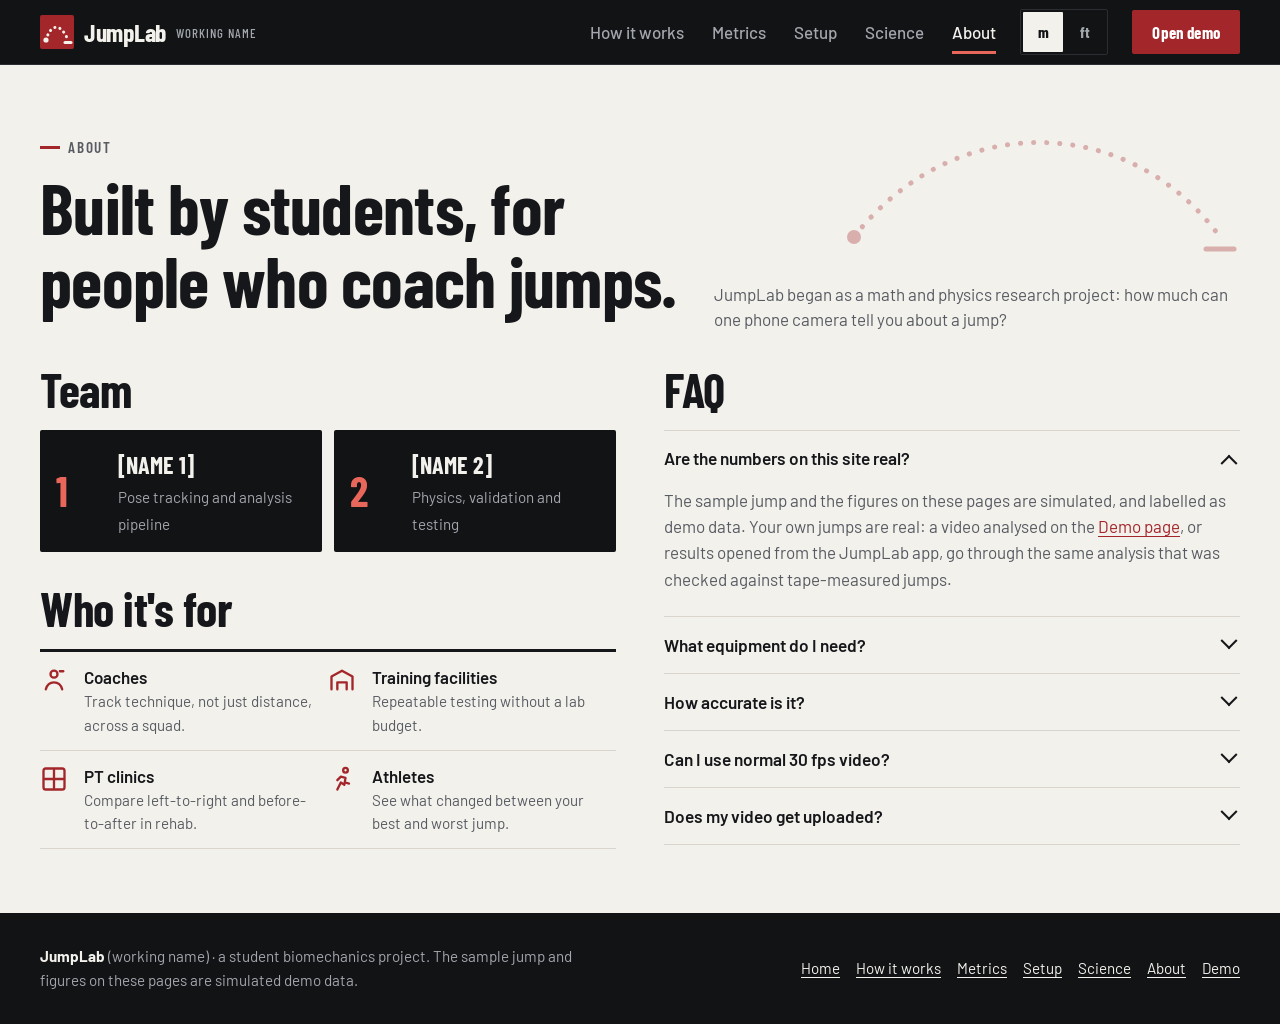
==== commit 06b57848: "Add project notes for collaborators; real analyses on the website" ====
--- a/website/about.html
+++ b/website/about.html
@@ -49,7 +49,9 @@
         <h2>FAQ</h2>
         <details class="disclose" open>
           <summary>Are the numbers on this site real?</summary>
-          <div class="disclose__body"><p>No. Every number in the demo and on these pages is simulated sample data, labelled as such. Real results will appear once the analysis pipeline is connected.</p></div>
+          <div class="disclose__body"><p>The sample jump and the figures on these pages are simulated, and labelled as demo data. Your own jumps are real:
+            a video analysed on the <a href="demo.html">Demo page</a>, or results opened from the JumpLab app, go through the same
+            analysis that was checked against tape-measured jumps.</p></div>
         </details>
         <details class="disclose">
           <summary>What equipment do I need?</summary>
@@ -65,7 +67,8 @@
         </details>
         <details class="disclose">
           <summary>Does my video get uploaded?</summary>
-          <div class="disclose__body"><p>Not in this demo. A file you choose stays in your browser and is never sent anywhere.</p></div>
+          <div class="disclose__body"><p>Only when you analyse a video on the Demo page: it is sent to the JumpLab analysis server, analysed,
+            and deleted straight away. Nothing is stored. Opening a results file from the JumpLab app never uploads anything.</p></div>
         </details>
       </div>
     </section>
--- a/website/assets/css/base.css
+++ b/website/assets/css/base.css
@@ -80,6 +80,15 @@
 .section--tight { padding-block: clamp(28px, 4vw, 48px); }
 .page-head { padding-block: clamp(36px, 5vw, 64px) clamp(20px, 3vw, 32px); }
 .page-head h1 { font-size: var(--step-4); margin-block: var(--s-3) var(--s-4); }
+/* The logo's flight arc (takeoff dot, dotted path, landing tick), faint in the heading's empty top
+   corner: one quiet signature shared by every inner page. Decoration only, behind the text. */
+.page-head { position: relative; isolation: isolate; }
+.page-head:not(.demo-head)::after {
+  content: ""; position: absolute; z-index: -1; right: 0; top: clamp(28px, 4.2vw, 56px);
+  width: min(36%, 400px); aspect-ratio: 400 / 140; pointer-events: none; opacity: 0.32;
+  background: url("data:image/svg+xml,%3Csvg xmlns='http://www.w3.org/2000/svg' viewBox='0 0 400 140'%3E%3Cpath d='M14 118C112-8 288-8 380 118' fill='none' stroke='%23a3262a' stroke-width='5' stroke-linecap='round' stroke-dasharray='0.1 13'/%3E%3Ccircle cx='14' cy='118' r='7' fill='%23a3262a'/%3E%3Cpath d='M366 130h28' stroke='%23a3262a' stroke-width='5' stroke-linecap='round'/%3E%3C/svg%3E") center / contain no-repeat;
+}
+@media (max-width: 560px) { .page-head:not(.demo-head)::after { width: 112px; top: 24px; opacity: 0.5; } }   /* beside the small label */
 .stack > * + * { margin-top: var(--s-4); }
 .cluster { display: flex; flex-wrap: wrap; gap: var(--s-3); align-items: center; }
 
@@ -119,6 +128,13 @@
   .stagger > * { animation: rise-in var(--dur-slow) var(--ease) both; animation-delay: calc(140ms + var(--i, 5) * 50ms); }
   .stagger > :nth-child(1) { --i: 0; } .stagger > :nth-child(2) { --i: 1; } .stagger > :nth-child(3) { --i: 2; }
   .stagger > :nth-child(4) { --i: 3; } .stagger > :nth-child(5) { --i: 4; }
+
+  /* Blocks below the fold (lib/reveal.js) hold that entrance until they scroll into view, then play
+     it straight away. Dark bands stay solid while they wait; only their content is held back. */
+  @media screen {                                            /* printing shows everything */
+    main > .is-waiting:not(.is-dark), main > .is-dark.is-waiting > *, .is-waiting .stagger > * { animation: none; opacity: 0; }
+  }
+  main > .is-entering, main > .is-entering > * { animation-delay: 0ms; }
 }
 
 @media (prefers-reduced-motion: reduce) {
--- a/website/assets/css/components.css
+++ b/website/assets/css/components.css
@@ -16,11 +16,11 @@
 .brand { transition: opacity var(--dur-fast) var(--ease); }
 .brand:hover { opacity: 0.85; }
 .brand svg { width: 34px; height: 34px; flex: none; }
-.brand__sub { font-weight: 500; font-size: 0.8rem; color: var(--muted-dark); letter-spacing: 0.08em; text-transform: uppercase; align-self: flex-end; margin-bottom: 10px; }
+.brand__sub { white-space: nowrap; font-weight: 500; font-size: 0.8rem; color: var(--muted-dark); letter-spacing: 0.08em; text-transform: uppercase; align-self: flex-end; margin-bottom: 10px; }
 .nav-list { display: flex; align-items: center; gap: var(--s-1); list-style: none; margin: 0; padding: 0; }
 .nav-link {
   position: relative; display: inline-flex; align-items: center; min-height: 44px; padding: 0 var(--s-3);
-  text-decoration: none; font-weight: 500; color: var(--muted-dark); transition: color var(--dur-fast) var(--ease);
+  text-decoration: none; font-weight: 500; color: var(--muted-dark); white-space: nowrap; transition: color var(--dur-fast) var(--ease);
 }
 .nav-link::after {
   content: ""; position: absolute; left: var(--s-3); right: var(--s-3); bottom: 0; height: 3px;
@@ -41,7 +41,25 @@
 .nav-toggle:active { transform: translateY(1px); }
 .nav-toggle svg { width: 22px; height: 22px; }
 
-@media (max-width: 960px) {
+/* Units switch (m / ft): a small segmented control after the nav links; a row of the menu on phones */
+.nav-item--units { margin-left: var(--s-2); }
+.units-switch { display: inline-flex; align-items: center; gap: 2px; padding: 2px; border: 1px solid var(--ink-3); border-radius: var(--radius); }
+.units-switch__label { display: none; }
+.units-switch__btn {
+  min-width: 40px; min-height: 40px; padding: 0 var(--s-2); border: 0; border-radius: 1px; background: transparent;
+  font: 700 1rem/1 var(--font-display); letter-spacing: 0.04em; color: var(--muted-dark);
+  transition: background-color var(--dur-fast) var(--ease), color var(--dur-fast) var(--ease);
+}
+.units-switch__btn:hover { color: var(--paper); }
+.units-switch__btn:active:not([aria-pressed="true"]) { background: rgba(243, 241, 236, 0.12); }
+.units-switch__btn[aria-pressed="true"] { background: var(--paper); color: var(--ink); }
+.units-switch__btn:focus-visible { outline-offset: 1px; }
+
+@media (max-width: 1080px) {                               /* below this the links, units and button don't fit one row */
+  .nav-item--units { margin: var(--s-2) 0 0; padding: var(--s-2) 0 0 var(--s-4); border-top: 1px solid var(--ink-3); }
+  .units-switch { gap: var(--s-1); border: 0; padding: 0; }
+  .units-switch__label { display: inline; margin-right: auto; padding-right: var(--s-4); font-weight: 500; color: var(--muted-dark); }
+  .units-switch__btn { min-width: 52px; min-height: 44px; border: 1px solid var(--ink-3); }
   .nav-toggle { display: inline-flex; align-items: center; gap: 8px; }
   .site-nav {
     position: absolute; inset: var(--nav-h) 0 auto 0; background: var(--ink); border-bottom: 1px solid var(--ink-3);
@@ -57,7 +75,7 @@
   .site-header .btn--nav { display: none; }
   .nav-list .btn { margin-top: var(--s-3); justify-content: center; }
 }
-@media (min-width: 961px) { .nav-list .nav-item--cta { display: none; } }
+@media (min-width: 1081px) { .nav-list .nav-item--cta { display: none; } }
 
 /* ---------- Buttons: flat fills, minimal rounding, no shadows ---------- */
 .btn {
@@ -89,6 +107,7 @@
   color: var(--fg);
 }
 .stat__unit { font-size: 0.45em; font-weight: 600; margin-left: 3px; color: var(--fg-muted); letter-spacing: 0; }
+.stat__unit--mid { margin-right: 0.22em; }                    /* 7 ft 3½ in: a gap before the inches */
 .stat__label { font-weight: 600; font-size: 0.95rem; color: var(--fg); }
 .stat__sub { font-size: 0.9rem; color: var(--fg-muted); font-variant-numeric: tabular-nums; }
 .stat--key .stat__value { color: var(--key); }
--- a/website/assets/css/pages.css
+++ b/website/assets/css/pages.css
@@ -130,9 +130,66 @@
 .problem__list h3 { font-size: 1.45rem; margin-bottom: var(--s-2); }
 .problem__list p { color: var(--muted); }
 
+/* Testimonials: one lead quote, two shorter ones stacked beside it */
+.voices__head { display: flex; flex-wrap: wrap; align-items: flex-end; justify-content: space-between; gap: var(--s-4) var(--s-6); margin-bottom: var(--s-6); }
+.voices__head h2 { font-size: var(--step-3); margin-top: var(--s-3); max-width: 20ch; }
+.voices__grid { display: grid; grid-template-columns: minmax(0, 1.35fr) minmax(0, 1fr); border-top: 3px solid var(--fg); }
+.voice { margin: 0; display: flex; flex-direction: column; gap: var(--s-5); padding-block: var(--s-5); }
+.voice--lead { grid-row: span 2; padding-right: clamp(24px, 4vw, 64px); border-right: 1px solid var(--rule); }
+.voice:not(.voice--lead) { padding-left: clamp(24px, 3vw, 48px); }
+.voice:not(.voice--lead) + .voice { border-top: 1px solid var(--rule); }
+.voice blockquote { margin: 0; }
+.voice blockquote p { max-width: 34ch; font-family: var(--font-display); font-weight: 600; font-size: 1.5rem; line-height: 1.22; color: var(--fg); }
+.voice--lead blockquote p { max-width: 28ch; font-size: clamp(1.9rem, 1.4rem + 1.3vw, 2.6rem); font-weight: 700; line-height: 1.1; }
+/* The opening mark is decoration: an empty alternative keeps it out of what screen readers say */
+.voice--lead blockquote::before {
+  content: "\201C"; content: "\201C" / "";
+  display: block; height: 0.5em; margin-bottom: var(--s-2);
+  font: 700 5.5rem/0.85 var(--font-display); color: var(--key);
+}
+.voice__by { display: flex; align-items: center; gap: var(--s-3); margin-top: auto; }
+.voice__icon { display: grid; place-items: center; width: 44px; height: 44px; flex: none; border: 1px solid var(--rule); border-radius: var(--radius); background: var(--surface); color: var(--key); }
+.voice__icon .icon { width: 22px; height: 22px; }
+.voice__by strong { display: block; font-family: var(--font-display); font-weight: 700; font-size: 1.2rem; line-height: 1.15; color: var(--fg); }
+.voice__role { display: block; color: var(--fg-muted); font-size: 0.92rem; }
+
+/* Call to action: the one main action on the left, what filming your own takes on the right */
+.cta__grid { display: grid; grid-template-columns: minmax(0, 1.1fr) minmax(0, 0.9fr); gap: clamp(32px, 6vw, 96px); align-items: center; }
+.cta h2 { font-size: clamp(2.4rem, 1.7rem + 2.6vw, 4rem); margin-block: var(--s-3) var(--s-4); }
+.cta h2 span { display: block; }                            /* each sentence starts its own line */
+.cta__actions { margin-top: var(--s-6); }
+.cta__assure { list-style: none; margin: var(--s-4) 0 0; padding: 0; display: flex; flex-wrap: wrap; gap: var(--s-2) var(--s-5); color: var(--muted); font-size: 0.95rem; font-weight: 500; }
+.cta__assure li { display: inline-flex; align-items: center; gap: 6px; }
+.cta__assure .icon { width: 18px; height: 18px; stroke-width: 2.5; color: var(--accent); }
+.cta__kit { padding: var(--s-5); border-top: 3px solid var(--text); }
+.cta__kit h3 { font-size: 1.75rem; }
+.cta__kit-lede { margin-top: var(--s-1); color: var(--muted); }
+.kit { list-style: none; margin: var(--s-4) 0; padding: 0; border-top: 1px solid var(--line); }
+.kit li { display: grid; grid-template-columns: 36px minmax(0, 1fr); gap: var(--s-3); align-items: baseline; padding: var(--s-3) 0; border-bottom: 1px solid var(--line); }
+.kit .num { font-size: 1.75rem; }
+.kit strong { display: block; font-weight: 600; }
+.kit__why { display: block; color: var(--muted); font-size: 0.95rem; }
+.cta__kit-foot { display: flex; flex-wrap: wrap; align-items: center; justify-content: space-between; gap: var(--s-3); }
+.cta__kit-foot p { color: var(--muted); font-size: 0.95rem; }
+
 @media (max-width: 900px) {
-  .hero__grid, .problem__grid { grid-template-columns: minmax(0, 1fr); }
+  .hero__grid, .problem__grid, .cta__grid { grid-template-columns: minmax(0, 1fr); }
   .problem__list { grid-template-columns: minmax(0, 1fr); gap: var(--s-4); }
+  /* Tablets: the lead quote across the top, the two shorter ones side by side under it */
+  .voices__grid { grid-template-columns: repeat(2, minmax(0, 1fr)); }
+  .voice--lead { grid-column: 1 / -1; grid-row: auto; padding-right: 0; border-right: 0; border-bottom: 1px solid var(--rule); }
+  .voice:not(.voice--lead) { padding-left: 0; padding-right: var(--s-5); }
+  .voice:not(.voice--lead) + .voice { border-top: 0; padding-left: var(--s-5); padding-right: 0; border-left: 1px solid var(--rule); }
+}
+@media (max-width: 560px) {
+  .voices__head { margin-bottom: var(--s-5); }
+  .voices__grid { grid-template-columns: minmax(0, 1fr); }
+  .voice { gap: var(--s-4); padding-block: var(--s-4); }
+  .voice:not(.voice--lead) + .voice { padding-left: 0; border-left: 0; border-top: 1px solid var(--rule); }
+  .voice--lead blockquote p { font-size: 1.7rem; }
+  .voice--lead blockquote::before { font-size: 4.5rem; }
+  .voice blockquote p { font-size: 1.3rem; }
+  .cta__kit { padding: var(--s-4); }
 }
 
 /* ---------- How it works ---------- */
@@ -145,7 +202,16 @@
 .step__title { font-size: var(--step-3); }
 .step p { color: var(--muted-dark); }
 .step strong { color: var(--paper); font-weight: 600; }
-.step__detail { margin-top: auto; padding-top: var(--s-3); border-top: 1px solid var(--ink-3); font-family: var(--font-display); font-weight: 600; letter-spacing: 0.04em; color: var(--paper) !important; }
+/* Each step ends with a link to the page that covers it in detail */
+.step__detail {
+  display: flex; align-items: center; justify-content: space-between; gap: var(--s-2); min-height: 48px;
+  margin-top: auto; padding-top: var(--s-3); border-top: 1px solid var(--ink-3);
+  font-family: var(--font-display); font-weight: 600; font-size: 1.08rem; letter-spacing: 0.03em; color: var(--paper);
+  text-decoration: none; transition: color var(--dur-fast) var(--ease), border-color var(--dur-fast) var(--ease);
+}
+.step__detail .icon { width: 18px; height: 18px; flex: none; color: var(--accent-on-dark); transition: transform var(--dur) var(--ease); }
+.step__detail:hover { border-top-color: var(--accent-on-dark); }
+.step__detail:hover .icon { transform: translateX(3px); }
 .how__next { gap: var(--s-4); }
 .how__next p { margin-right: auto; color: var(--muted); }
 
@@ -201,8 +267,72 @@
 .metric-btn__value { font-family: var(--font-display); font-weight: 700; font-size: 1.9rem; line-height: 1; font-variant-numeric: tabular-nums; }
 .metric-btn[aria-pressed="true"] .metric-btn__value { color: var(--accent); }
 .metric-btn__unit { font-size: 0.55em; margin-left: 3px; color: var(--muted); font-weight: 600; }
+.metric-btn__unit--mid { margin-right: 0.22em; }
 .metric-btn__label { font-weight: 600; font-size: 0.95rem; color: var(--muted); }
 .metric-btn[aria-pressed="true"] .metric-btn__label { color: var(--text); }
+/* 3D figure (metrics-3d.js): a charcoal panel like the demo playback, the lane fading into it.
+   Metric lines are drawn in the scene; labels are callouts in the site's type, each joined to its
+   point by a thin leader. Only the selected metric's callouts show. */
+.metrics__figure.is-3d { position: relative; padding: 0; overflow: hidden; background: var(--ink); border-color: var(--ink-3); }
+.mx3d { position: relative; aspect-ratio: 16 / 11; }
+.mx3d__canvas { position: absolute; inset: 0; width: 100%; height: 100%; display: block; }
+@media (prefers-reduced-motion: no-preference) { .mx3d__canvas { animation: fade-in var(--dur-slow) var(--ease) both; } }
+.mx3d__layers, .mx3d__tags, .mx3d__tape { position: absolute; inset: 0; pointer-events: none; }
+.mx3d__layers { overflow: hidden; }                          /* tape labels near the edge never spill onto the hint */
+.mx3d__tape { transition: opacity var(--dur) var(--ease); }
+.mx3d__leaders { position: absolute; inset: 0; width: 100%; height: 100%; overflow: visible; }
+.mx3d__leaders line { stroke: var(--muted-dark); stroke-width: 1.25; }
+.mx3d__leaders line.is-key { stroke: var(--accent-on-dark); stroke-width: 1.5; }
+.mx3d__leaders circle { fill: var(--paper); }
+.mx3d__leaders circle.is-key { fill: var(--accent-on-dark); }
+.mx3d-tag {
+  position: absolute; left: 0; top: 0; display: flex; flex-direction: column; gap: 4px; padding: 7px 11px 8px;
+  background: rgba(18, 19, 21, 0.86); border: 1px solid var(--ink-3); border-radius: var(--radius);
+  color: var(--paper); white-space: nowrap;
+}
+.mx3d-tag--key { border-left: 3px solid var(--accent-on-dark); }
+.mx3d-tag__value { font: 700 1.4rem/0.95 var(--font-display); font-variant-numeric: tabular-nums; letter-spacing: -0.005em; }
+.mx3d-tag--key .mx3d-tag__value { font-size: 1.75rem; color: var(--accent-on-dark); }
+.mx3d-tag__name { font: 600 0.72rem/1 var(--font-display); letter-spacing: 0.1em; text-transform: uppercase; color: var(--muted-dark); }
+.mx3d-tag--note { padding: 5px 9px; }
+.mx3d-tag--note .mx3d-tag__name { color: var(--paper); }
+@media (prefers-reduced-motion: no-preference) {
+  .mx3d-tag { animation: fade-in var(--dur) var(--ease) 140ms both; }
+  .mx3d__leaders line, .mx3d__leaders circle { animation: fade-in var(--dur) var(--ease) 140ms both; }
+}
+.metrics__figure.is-3d .jump-stage__views { top: 12px; right: 12px; }
+/* Rotate buttons sit beside 3D / Side, so the bottom of the figure stays clear for the timeline */
+.metrics__figure.is-3d .jump-stage__rotate { top: 12px; right: 146px; bottom: auto; left: auto; }
+.mx3d { cursor: grab; touch-action: pan-y; user-select: none; -webkit-user-select: none; }
+.mx3d.is-dragging { cursor: grabbing; }
+.mx3d:focus-visible { outline: 3px solid var(--paper); outline-offset: -3px; }
+.mx3d__hint { padding: 10px 14px 12px; border-top: 1px solid var(--ink-3); color: var(--muted-dark); font-size: 0.9rem; }
+.metrics__figure:not(.is-3d) .mx3d__hint { display: none; }
+.metrics__figure.is-3d .jump-stage__status { color: var(--muted-dark); }
+
+/* Ground contact: a strip along the bottom of the figure. Dip, push-off (the key part), flight to landing */
+.mx3d-timeline {
+  position: absolute; left: 6%; right: 6%; bottom: 14px; color: var(--muted-dark);
+  font: 600 0.74rem/1 var(--font-display); letter-spacing: 0.08em; text-transform: uppercase;
+  opacity: 0; transform: translateY(6px); transition: opacity var(--dur) var(--ease), transform var(--dur) var(--ease);
+}
+.mx3d-timeline.is-on { opacity: 1; transform: none; transition-delay: 120ms; }
+.mx3d-timeline b { font: 700 1.2rem/1 var(--font-display); letter-spacing: 0; color: var(--paper); margin-right: 4px; text-transform: none; }
+.mx3d-timeline__brace { position: relative; height: 30px; margin-bottom: 4px; }
+.mx3d-timeline__brace::after { content: ""; position: absolute; left: 0; right: 0; bottom: 0; height: 7px; border: 1.5px solid var(--muted-dark); border-bottom: 0; }
+.mx3d-timeline__brace span { position: absolute; left: 0; top: 0; white-space: nowrap; color: var(--paper); }
+.mx3d-timeline__track { position: relative; height: 8px; border-radius: 4px; background: var(--ink-3); }
+.mx3d-timeline__seg { position: absolute; top: 0; bottom: 0; }
+.mx3d-timeline__seg--dip { background: rgba(217, 213, 204, 0.55); border-radius: 4px 0 0 4px; }
+.mx3d-timeline__seg--push { background: var(--accent-on-dark); }
+.mx3d-timeline__seg--flight { background: radial-gradient(circle, var(--muted-dark) 1.4px, transparent 1.6px) 0 50% / 9px 8px repeat-x; }
+.mx3d-timeline__marks { position: relative; height: 26px; margin-top: 7px; }
+.mx3d-timeline__marks span { position: absolute; top: 0; white-space: nowrap; transform: translateX(-50%); }
+.mx3d-timeline__marks span:first-child { transform: none; }
+.mx3d-timeline__marks .is-end { transform: translateX(-100%); }
+.mx3d-timeline__marks .is-key { color: var(--accent-on-dark); top: 0; }
+.mx3d-timeline__marks .is-key b { color: var(--accent-on-dark); }
+
 .metric-detail { background: var(--white); border: 1px solid var(--line); padding: var(--s-5); border-radius: var(--radius); }
 @media (prefers-reduced-motion: no-preference) {
   .metric-detail.is-swapping > * { animation: fade-in var(--dur) var(--ease); }
@@ -240,6 +370,16 @@
 
 .setup__progress { font-family: var(--font-display); font-weight: 700; font-size: 1.6rem; padding-bottom: var(--s-2); border-bottom: 3px solid var(--text); }
 .setup__progress span:first-child { color: var(--accent); }
+.setup__done { display: inline-flex; align-items: center; gap: var(--s-2); }
+.setup__done .icon { width: 26px; height: 26px; stroke-width: 3; }
+.setup__progress.is-done { border-bottom-color: var(--accent); }
+.setup__ready { margin: 0 0 var(--s-4); }
+.setup__ready p { max-width: none; }
+.setup__ready > [data-icon] { flex: none; width: 20px; color: var(--accent); }   /* keeps the tick full size */
+.setup__ready .icon { stroke-width: 3; }
+@media (prefers-reduced-motion: no-preference) {
+  .setup__progress.is-done .setup__done, .setup__ready:not([hidden]) { animation: rise-in var(--dur-slow) var(--ease); }
+}
 .checklist { list-style: none; margin: 0 0 var(--s-4); padding: 0; }
 .checklist li { border-bottom: 1px solid var(--line); }
 .checklist label { display: grid; grid-template-columns: 28px 1fr; gap: var(--s-3); align-items: start; padding: var(--s-3) 0; cursor: pointer; min-height: 44px; }
@@ -400,7 +540,7 @@
   .hero .lede { font-size: 1.3rem; }
   /* Phones: the readout and the 3D/Side toggle get their own strip, so they never cover the athlete */
   .jump-stage { aspect-ratio: auto; height: calc((100vw - 2 * var(--gutter)) * 0.66 + 52px); }   /* a 3:2 view plus the strip */
-  .jump-stage__canvas, .jump-stage__svg, .jump-stage__labels, .jump-stage__status { inset: 52px 0 0 0; height: auto; }
+  .jump-stage__canvas, .jump-stage__svg, .jump-stage__labels, .jump-stage__status { inset: 52px 0 0 0; height: calc(100% - 52px); }   /* fill the box: a canvas won't stretch between top and bottom by itself */
   .jump-stage__hud { top: 14px; }
   .scrub__tick, .scrub__phase { letter-spacing: 0.04em; }
   .jump-stage__phase { font-size: 1.25rem; }
@@ -423,6 +563,20 @@
   /* The metrics drawing scales to about half size on a phone; keep its labels ~12-15 px */
   .mx-label { font-size: 25px; stroke-width: 7px; }
   .mx-label--key { font-size: 31px; }
+  /* 3D figure: the view buttons get their own strip above the scene, so they never cover the athlete */
+  .mx3d { aspect-ratio: auto; height: calc((100vw - 2 * var(--gutter)) * 0.82 + 48px); }
+  .mx3d__canvas, .mx3d__layers { inset: 48px 0 0 0; height: calc(100% - 48px); }   /* a canvas won't stretch between top and bottom by itself */
+  .metrics__figure.is-3d .jump-stage__views { top: 4px; right: 4px; }
+  .metrics__figure.is-3d .jump-stage__view { min-height: 38px; }
+  .metrics__figure.is-3d .jump-stage__rotate { left: 4px; right: auto; top: 4px; }
+  .mx3d__hint { font-size: 0.85rem; padding: 8px 12px 10px; }
+  .mx3d__hint-more { display: none; }
+  .mx3d-tag { padding: 5px 8px 6px; gap: 3px; }
+  .mx3d-tag__value { font-size: 1.12rem; }
+  .mx3d-tag--key .mx3d-tag__value { font-size: 1.32rem; }
+  .mx3d-tag__name { font-size: 0.62rem; }
+  .mx3d-timeline { left: 4%; right: 4%; bottom: 10px; font-size: 0.64rem; letter-spacing: 0.05em; }
+  .mx3d-timeline b { font-size: 1rem; }
   /* Same for the setup diagram (labels ~11 px instead of 7) */
   .sd-label { font-size: 23px; }
   .sd-label--muted { font-size: 21px; }
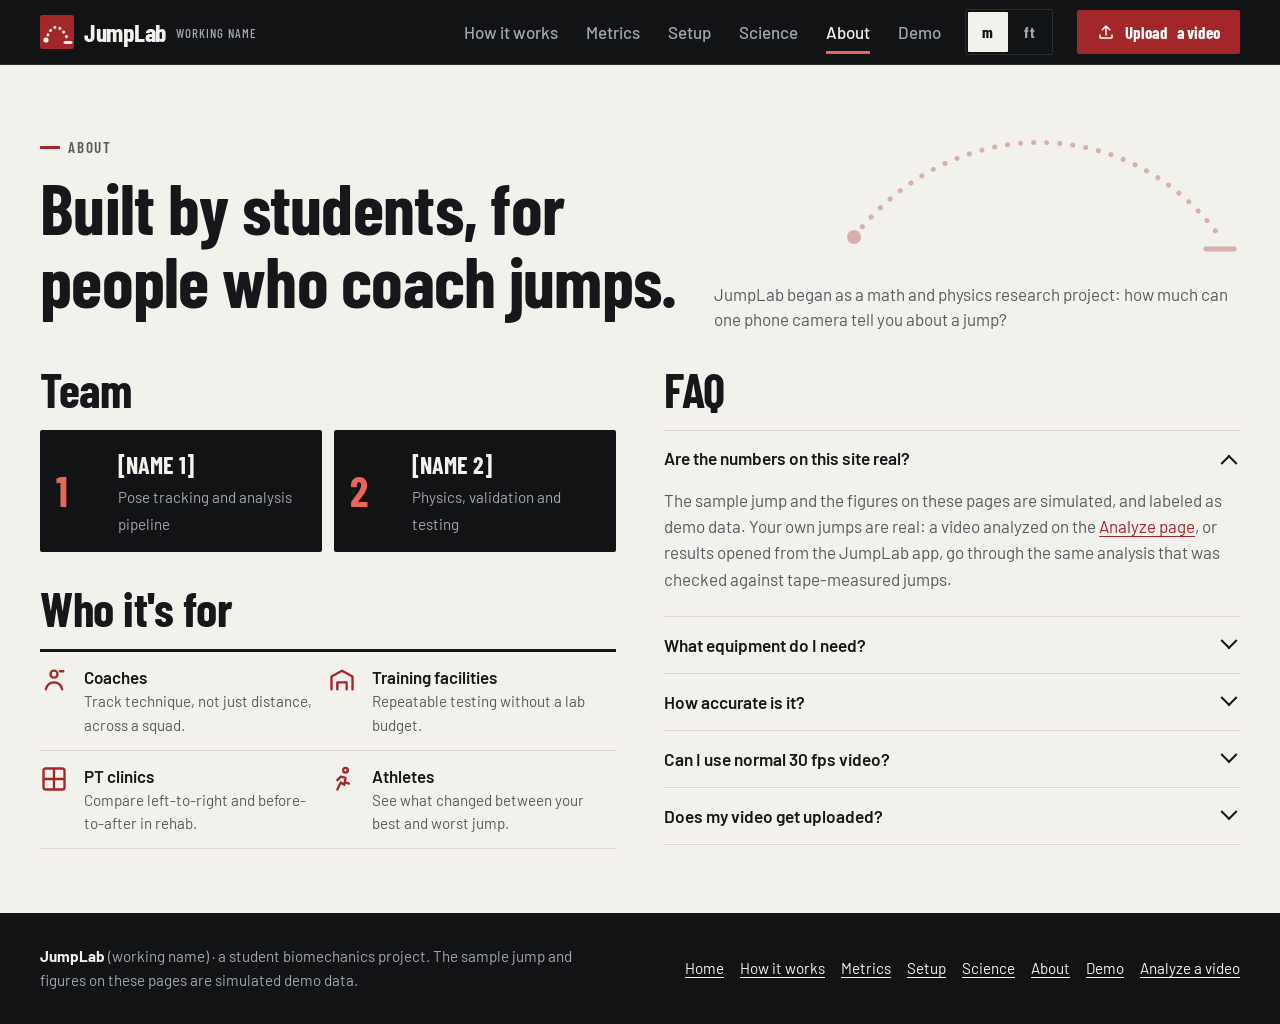
==== commit 3ae760f6: "Separate Analyze (upload) and Demo pages; American spelling" ====
--- a/website/about.html
+++ b/website/about.html
@@ -49,8 +49,8 @@
         <h2>FAQ</h2>
         <details class="disclose" open>
           <summary>Are the numbers on this site real?</summary>
-          <div class="disclose__body"><p>The sample jump and the figures on these pages are simulated, and labelled as demo data. Your own jumps are real:
-            a video analysed on the <a href="demo.html">Demo page</a>, or results opened from the JumpLab app, go through the same
+          <div class="disclose__body"><p>The sample jump and the figures on these pages are simulated, and labeled as demo data. Your own jumps are real:
+            a video analyzed on the <a href="analyze.html">Analyze page</a>, or results opened from the JumpLab app, go through the same
             analysis that was checked against tape-measured jumps.</p></div>
         </details>
         <details class="disclose">
@@ -67,7 +67,7 @@
         </details>
         <details class="disclose">
           <summary>Does my video get uploaded?</summary>
-          <div class="disclose__body"><p>Only when you analyse a video on the Demo page: it is sent to the JumpLab analysis server, analysed,
+          <div class="disclose__body"><p>Only when you analyze a video on the Analyze page: it is sent to the JumpLab analysis server, analyzed,
             and deleted straight away. Nothing is stored. Opening a results file from the JumpLab app never uploads anything.</p></div>
         </details>
       </div>
--- a/website/assets/css/base.css
+++ b/website/assets/css/base.css
@@ -119,7 +119,7 @@
   main > :nth-child(2) { animation-delay: 70ms; }
   main > :nth-child(3) { animation-delay: 140ms; }
   main > :nth-child(n + 4) { animation-delay: 210ms; }
-  /* Dark bands stay solid (fading them over the light page reads as a grey flash); their content rises instead */
+  /* Dark bands stay solid (fading them over the light page reads as a gray flash); their content rises instead */
   main > .is-dark { animation: none; }
   main > .is-dark > * { animation: rise-in var(--dur-slow) var(--ease) both; }
   main > .is-dark > .stagger { animation: none; }
--- a/website/assets/css/components.css
+++ b/website/assets/css/components.css
@@ -76,6 +76,7 @@
   .nav-list .btn { margin-top: var(--s-3); justify-content: center; }
 }
 @media (min-width: 1081px) { .nav-list .nav-item--cta { display: none; } }
+@media (min-width: 1081px) and (max-width: 1119px) { .btn--nav .btn__more { display: none; } }   /* "Upload": the full label wraps here */
 
 /* ---------- Buttons: flat fills, minimal rounding, no shadows ---------- */
 .btn {
--- a/website/assets/css/pages.css
+++ b/website/assets/css/pages.css
@@ -94,7 +94,7 @@
 .scrub__tick--start { transform: translateX(-6px); }
 .scrub__phase { display: flex; justify-content: center; height: 20px; line-height: 20px; transition: color var(--dur) var(--ease); }
 .scrub__phase.is-current { color: var(--paper); }
-/* The current phase is marked by a bar too, not by colour alone */
+/* The current phase is marked by a bar too, not by color alone */
 .scrub__phase::after { content: ""; position: absolute; left: 50%; bottom: 0; width: 16px; height: 2px; margin-left: -8px; background: var(--accent-on-dark); transform: scaleX(0); transition: transform var(--dur) var(--ease); }
 .scrub__phase.is-current::after { transform: scaleX(1); }
 .scrub__rail { position: relative; height: var(--rail); }
@@ -426,7 +426,7 @@
 /* One treatment for every formula on the site: the dark box. --small only sets a smaller size. */
 .formula--small { font-size: 0.98rem; }
 
-/* LaTeX typesetting (KaTeX, lib/math.js): equations centred in their box, sized to the column */
+/* LaTeX typesetting (KaTeX, lib/math.js): equations centered in their box, sized to the column */
 .formula { text-align: center; }
 .formula .katex-display { margin: 0; }
 .formula .katex { font-size: 1.12em; }
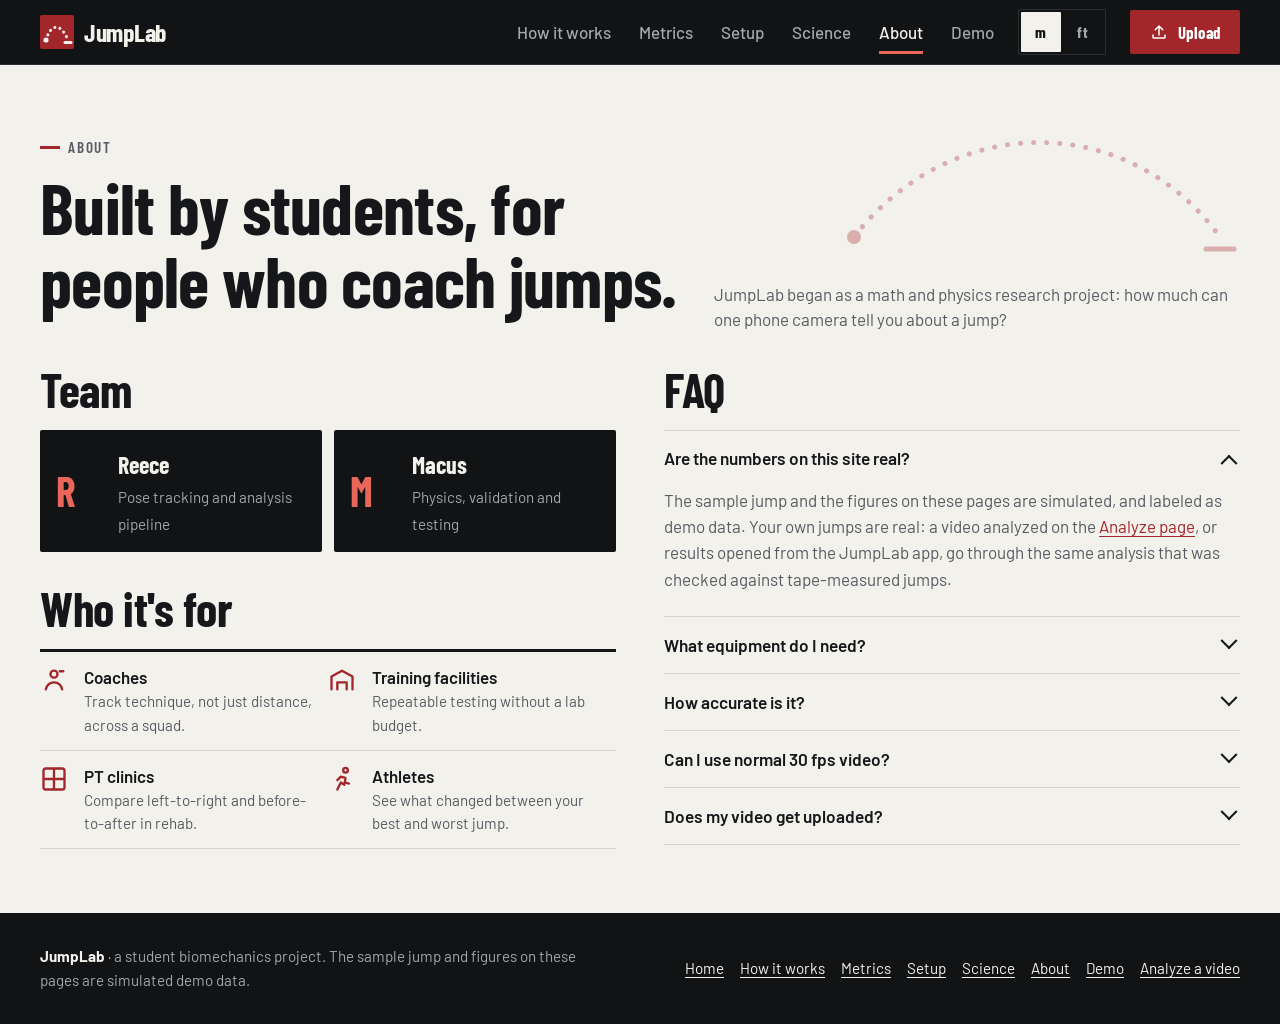
==== commit 4d198688: "Drop "working name" from the header and footer; team names Reece and Macus on About Co-Authored-By: " ====
--- a/website/about.html
+++ b/website/about.html
@@ -33,8 +33,8 @@
       <div class="about__team">
         <h2>Team</h2>
         <ul class="team" role="list">
-          <li class="team__card"><span class="team__initial" aria-hidden="true">1</span><div><strong>[NAME 1]</strong><span>Pose tracking and analysis pipeline</span></div></li>
-          <li class="team__card"><span class="team__initial" aria-hidden="true">2</span><div><strong>[NAME 2]</strong><span>Physics, validation and testing</span></div></li>
+          <li class="team__card"><span class="team__initial" aria-hidden="true">R</span><div><strong>Reece</strong><span>Pose tracking and analysis pipeline</span></div></li>
+          <li class="team__card"><span class="team__initial" aria-hidden="true">M</span><div><strong>Macus</strong><span>Physics, validation and testing</span></div></li>
         </ul>
         <h2 class="about__for">Who it's for</h2>
         <ul class="audiences stagger" role="list">
--- a/website/assets/css/components.css
+++ b/website/assets/css/components.css
@@ -16,7 +16,6 @@
 .brand { transition: opacity var(--dur-fast) var(--ease); }
 .brand:hover { opacity: 0.85; }
 .brand svg { width: 34px; height: 34px; flex: none; }
-.brand__sub { white-space: nowrap; font-weight: 500; font-size: 0.8rem; color: var(--muted-dark); letter-spacing: 0.08em; text-transform: uppercase; align-self: flex-end; margin-bottom: 10px; }
 .nav-list { display: flex; align-items: center; gap: var(--s-1); list-style: none; margin: 0; padding: 0; }
 .nav-link {
   position: relative; display: inline-flex; align-items: center; min-height: 44px; padding: 0 var(--s-3);
@@ -76,7 +75,6 @@
   .nav-list .btn { margin-top: var(--s-3); justify-content: center; }
 }
 @media (min-width: 1081px) { .nav-list .nav-item--cta { display: none; } }
-@media (min-width: 1081px) and (max-width: 1119px) { .btn--nav .btn__more { display: none; } }   /* "Upload": the full label wraps here */
 
 /* ---------- Buttons: flat fills, minimal rounding, no shadows ---------- */
 .btn {
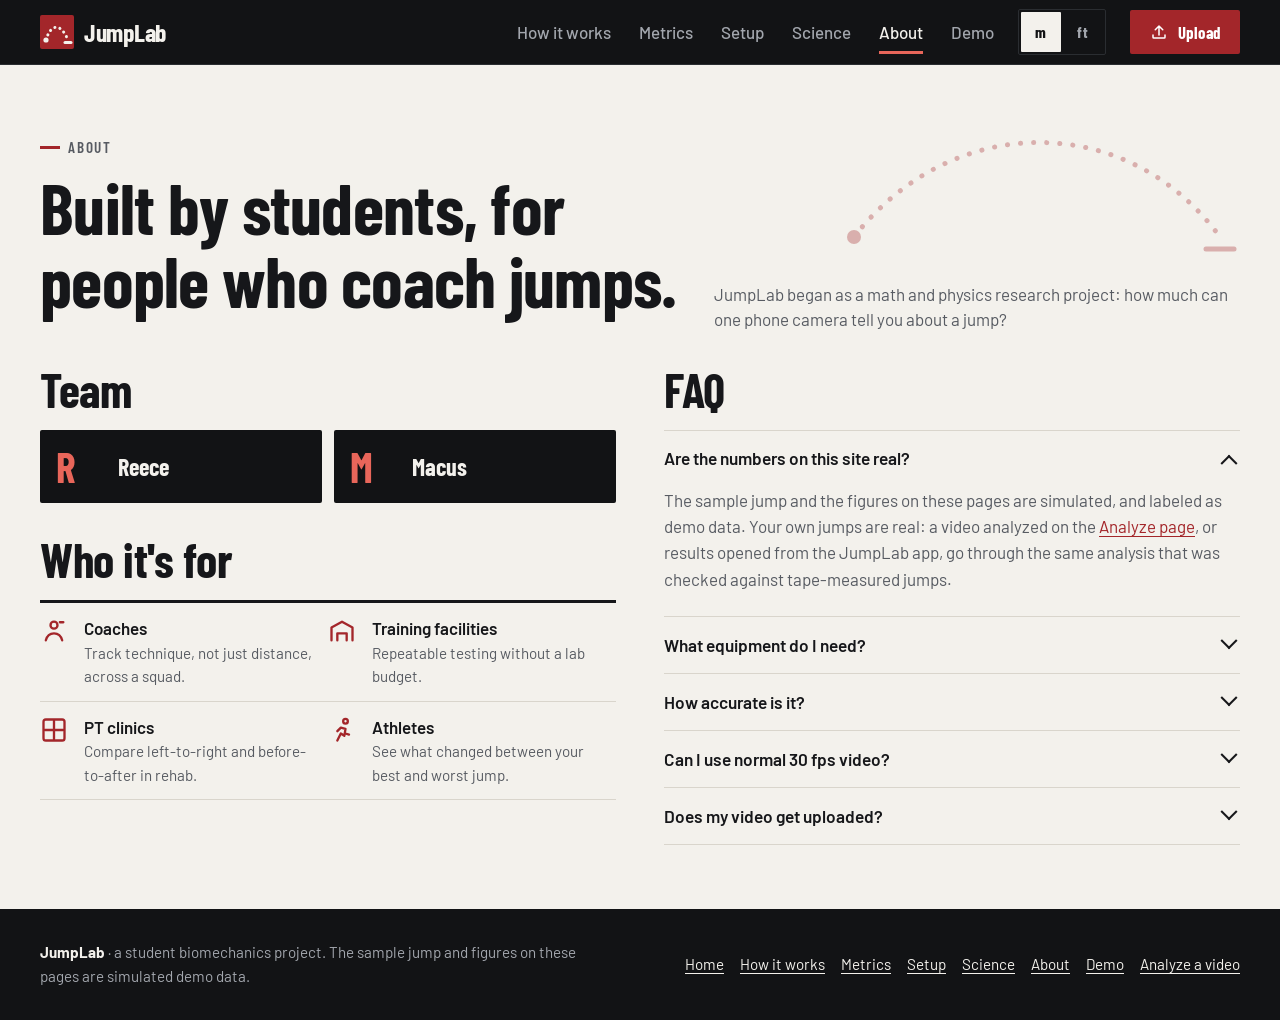
==== commit 4328c478: "About: just the team names, no individual roles (it was all joint work) Co-Authored-By: Claude Opus " ====
--- a/website/about.html
+++ b/website/about.html
@@ -33,8 +33,8 @@
       <div class="about__team">
         <h2>Team</h2>
         <ul class="team" role="list">
-          <li class="team__card"><span class="team__initial" aria-hidden="true">R</span><div><strong>Reece</strong><span>Pose tracking and analysis pipeline</span></div></li>
-          <li class="team__card"><span class="team__initial" aria-hidden="true">M</span><div><strong>Macus</strong><span>Physics, validation and testing</span></div></li>
+          <li class="team__card"><span class="team__initial" aria-hidden="true">R</span><div><strong>Reece</strong></div></li>
+          <li class="team__card"><span class="team__initial" aria-hidden="true">M</span><div><strong>Macus</strong></div></li>
         </ul>
         <h2 class="about__for">Who it's for</h2>
         <ul class="audiences stagger" role="list">
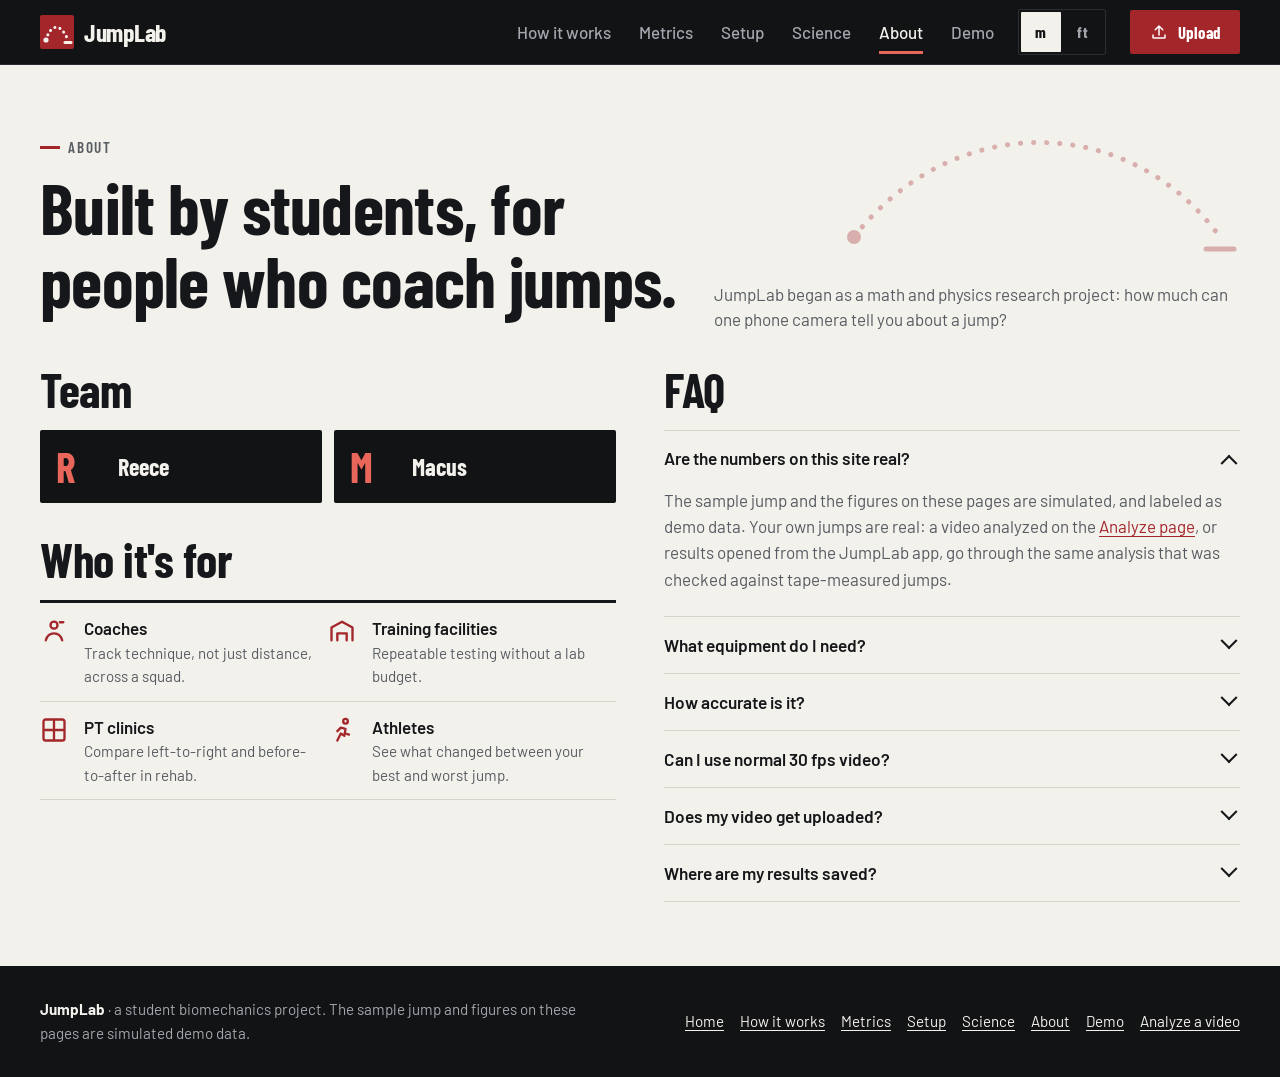
==== commit c42283f4: "Analyze: My jumps, a history of your analyzed jumps kept in this browser Every real jump (an upload," ====
--- a/website/about.html
+++ b/website/about.html
@@ -68,7 +68,14 @@
         <details class="disclose">
           <summary>Does my video get uploaded?</summary>
           <div class="disclose__body"><p>Only when you analyze a video on the Analyze page: it is sent to the JumpLab analysis server, analyzed,
-            and deleted straight away. Nothing is stored. Opening a results file from the JumpLab app never uploads anything.</p></div>
+            and deleted straight away. Nothing is stored on the server. Opening a results file from the JumpLab app never uploads anything.</p></div>
+        </details>
+        <details class="disclose">
+          <summary>Where are my results saved?</summary>
+          <div class="disclose__body"><p>Only in your own browser, under “My jumps” on the Analyze page, so you can open them again on a later
+            visit. They never leave your device and nobody else can see them. They stay in that browser on that device: another
+            browser or your phone starts empty, and clearing your browsing data deletes them. The videos aren't saved, so add a
+            video back to see it under the skeleton. Use “Download results” to keep a copy anywhere.</p></div>
         </details>
       </div>
     </section>
--- a/website/assets/css/pages.css
+++ b/website/assets/css/pages.css
@@ -130,29 +130,6 @@
 .problem__list h3 { font-size: 1.45rem; margin-bottom: var(--s-2); }
 .problem__list p { color: var(--muted); }
 
-/* Testimonials: one lead quote, two shorter ones stacked beside it */
-.voices__head { display: flex; flex-wrap: wrap; align-items: flex-end; justify-content: space-between; gap: var(--s-4) var(--s-6); margin-bottom: var(--s-6); }
-.voices__head h2 { font-size: var(--step-3); margin-top: var(--s-3); max-width: 20ch; }
-.voices__grid { display: grid; grid-template-columns: minmax(0, 1.35fr) minmax(0, 1fr); border-top: 3px solid var(--fg); }
-.voice { margin: 0; display: flex; flex-direction: column; gap: var(--s-5); padding-block: var(--s-5); }
-.voice--lead { grid-row: span 2; padding-right: clamp(24px, 4vw, 64px); border-right: 1px solid var(--rule); }
-.voice:not(.voice--lead) { padding-left: clamp(24px, 3vw, 48px); }
-.voice:not(.voice--lead) + .voice { border-top: 1px solid var(--rule); }
-.voice blockquote { margin: 0; }
-.voice blockquote p { max-width: 34ch; font-family: var(--font-display); font-weight: 600; font-size: 1.5rem; line-height: 1.22; color: var(--fg); }
-.voice--lead blockquote p { max-width: 28ch; font-size: clamp(1.9rem, 1.4rem + 1.3vw, 2.6rem); font-weight: 700; line-height: 1.1; }
-/* The opening mark is decoration: an empty alternative keeps it out of what screen readers say */
-.voice--lead blockquote::before {
-  content: "\201C"; content: "\201C" / "";
-  display: block; height: 0.5em; margin-bottom: var(--s-2);
-  font: 700 5.5rem/0.85 var(--font-display); color: var(--key);
-}
-.voice__by { display: flex; align-items: center; gap: var(--s-3); margin-top: auto; }
-.voice__icon { display: grid; place-items: center; width: 44px; height: 44px; flex: none; border: 1px solid var(--rule); border-radius: var(--radius); background: var(--surface); color: var(--key); }
-.voice__icon .icon { width: 22px; height: 22px; }
-.voice__by strong { display: block; font-family: var(--font-display); font-weight: 700; font-size: 1.2rem; line-height: 1.15; color: var(--fg); }
-.voice__role { display: block; color: var(--fg-muted); font-size: 0.92rem; }
-
 /* Call to action: the one main action on the left, what filming your own takes on the right */
 .cta__grid { display: grid; grid-template-columns: minmax(0, 1.1fr) minmax(0, 0.9fr); gap: clamp(32px, 6vw, 96px); align-items: center; }
 .cta h2 { font-size: clamp(2.4rem, 1.7rem + 2.6vw, 4rem); margin-block: var(--s-3) var(--s-4); }
@@ -175,20 +152,8 @@
 @media (max-width: 900px) {
   .hero__grid, .problem__grid, .cta__grid { grid-template-columns: minmax(0, 1fr); }
   .problem__list { grid-template-columns: minmax(0, 1fr); gap: var(--s-4); }
-  /* Tablets: the lead quote across the top, the two shorter ones side by side under it */
-  .voices__grid { grid-template-columns: repeat(2, minmax(0, 1fr)); }
-  .voice--lead { grid-column: 1 / -1; grid-row: auto; padding-right: 0; border-right: 0; border-bottom: 1px solid var(--rule); }
-  .voice:not(.voice--lead) { padding-left: 0; padding-right: var(--s-5); }
-  .voice:not(.voice--lead) + .voice { border-top: 0; padding-left: var(--s-5); padding-right: 0; border-left: 1px solid var(--rule); }
 }
 @media (max-width: 560px) {
-  .voices__head { margin-bottom: var(--s-5); }
-  .voices__grid { grid-template-columns: minmax(0, 1fr); }
-  .voice { gap: var(--s-4); padding-block: var(--s-4); }
-  .voice:not(.voice--lead) + .voice { padding-left: 0; border-left: 0; border-top: 1px solid var(--rule); }
-  .voice--lead blockquote p { font-size: 1.7rem; }
-  .voice--lead blockquote::before { font-size: 4.5rem; }
-  .voice blockquote p { font-size: 1.3rem; }
   .cta__kit { padding: var(--s-4); }
 }
 
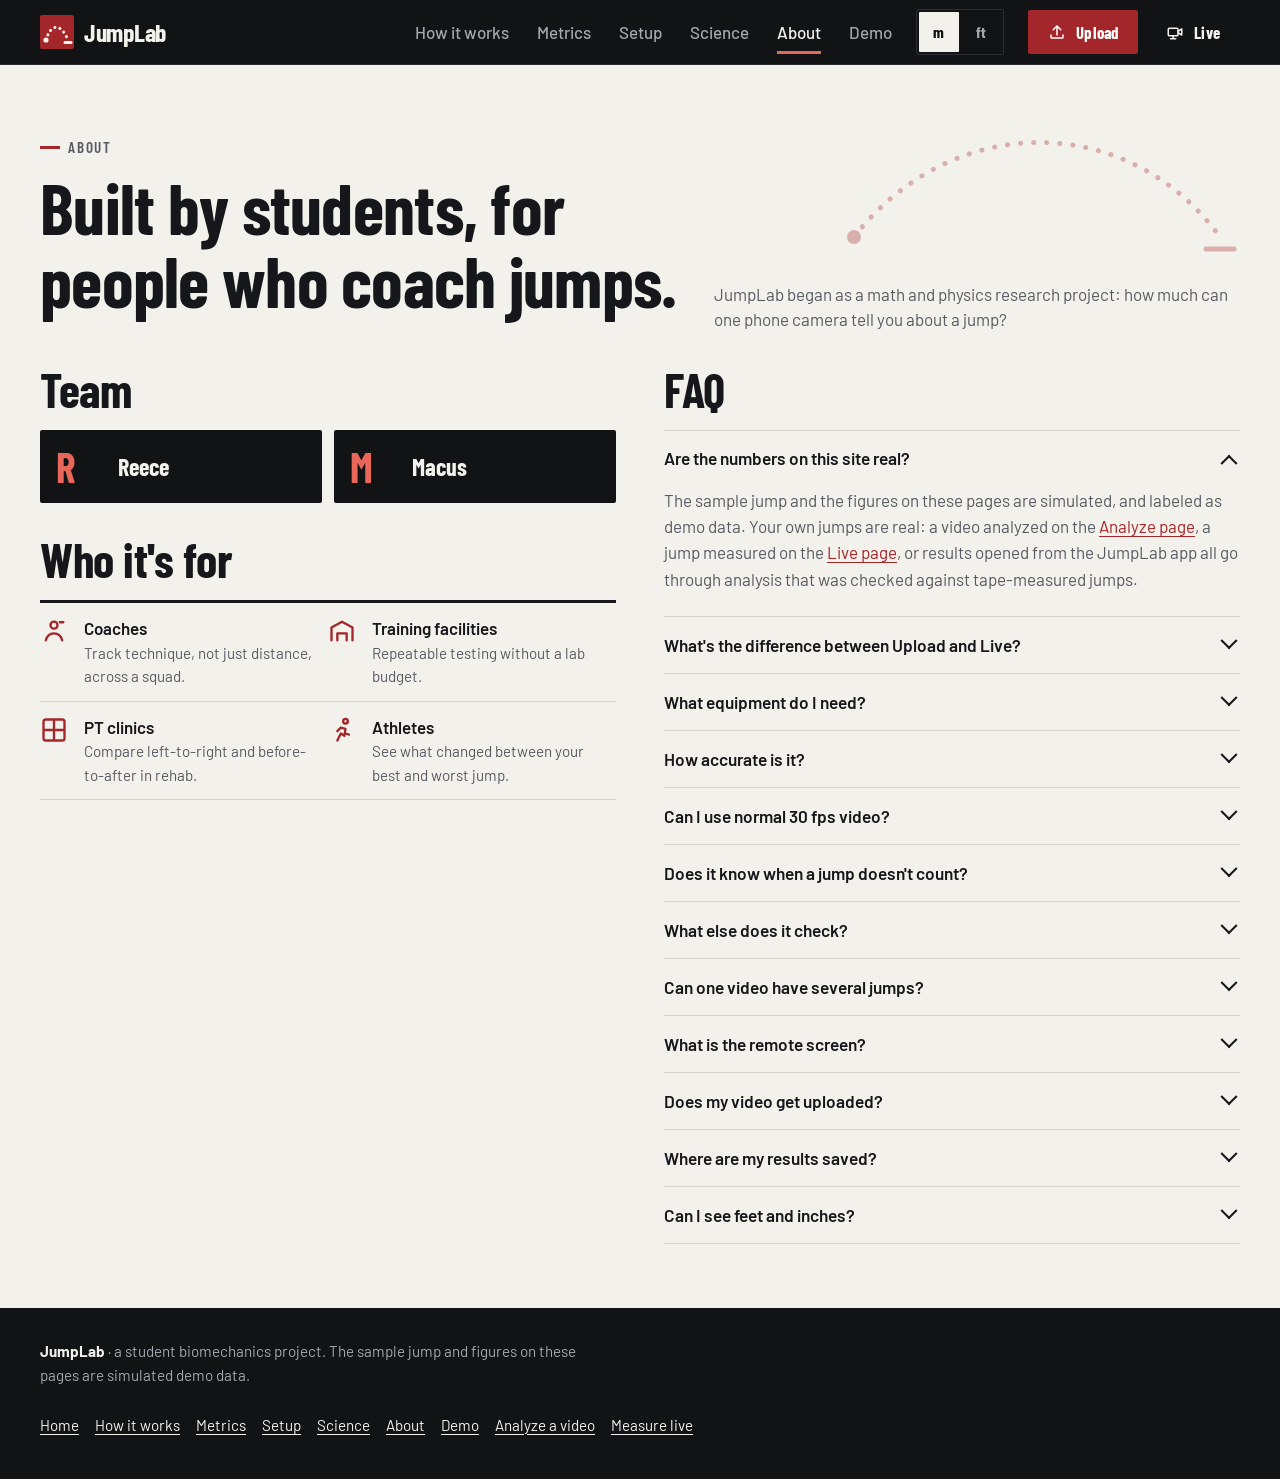
==== commit 4604d6be: "About: FAQ updated for Upload vs Live, fouls, checks, sessions, the remote screen, units and the tap" ====
--- a/website/about.html
+++ b/website/about.html
@@ -50,32 +50,76 @@
         <details class="disclose" open>
           <summary>Are the numbers on this site real?</summary>
           <div class="disclose__body"><p>The sample jump and the figures on these pages are simulated, and labeled as demo data. Your own jumps are real:
-            a video analyzed on the <a href="analyze.html">Analyze page</a>, or results opened from the JumpLab app, go through the same
-            analysis that was checked against tape-measured jumps.</p></div>
+            a video analyzed on the <a href="analyze.html">Analyze page</a>, a jump measured on the <a href="live.html">Live page</a>,
+            or results opened from the JumpLab app all go through analysis that was checked against tape-measured jumps.</p></div>
+        </details>
+        <details class="disclose">
+          <summary>What's the difference between Upload and Live?</summary>
+          <div class="disclose__body"><p><strong>Upload</strong> analyzes a video you've already filmed: the distance plus takeoff speed and angle, body angles,
+            contact and flight times, the tracked skeleton and charts. <strong>Live</strong> uses the phone's camera in the browser
+            and says each distance out loud the moment the jumper holds the landing, with nothing to upload. When you stop, Live
+            can send its recording for the full analysis, so you get both.</p></div>
         </details>
         <details class="disclose">
           <summary>What equipment do I need?</summary>
-          <div class="disclose__body"><p>A phone that records 120–240 fps slow motion, a tripod, and a tape measure for calibration. See the <a href="setup.html">setup guide</a>.</p></div>
+          <div class="disclose__body"><p>A phone, a tripod, and a tape measure on the floor for the scale. For uploads, slow motion (120–240 fps) makes the
+            timing numbers meaningful. Live works with any recent phone in its web browser. A laptop or second phone as a
+            remote screen is optional. See the <a href="setup.html">setup guide</a>.</p></div>
         </details>
         <details class="disclose">
           <summary>How accurate is it?</summary>
-          <div class="disclose__body"><p>It's a single 2D camera, so it's built for consistent field testing rather than lab precision. A validation study against tape-measured jumps is in progress.</p></div>
+          <div class="disclose__body"><p>In our tape checks, jumps that land with the feet together came within about 0.3 in (1 cm) of the tape. With the feet
+            apart, one side-on camera can't see the far foot, and the reading was off by 1.5–5 in, so the site warns you when it sees
+            this. Live's quick estimate is usually within about 1% of the full analysis of the same jump. Setup matters most: tape on
+            the camera's side of the feet, the camera square to the jump, and toes level with the start of the tape.</p></div>
         </details>
         <details class="disclose">
           <summary>Can I use normal 30 fps video?</summary>
-          <div class="disclose__body"><p>Yes for distance and angles, but timing is only good to ±33 ms per event. Slow motion (120–240 fps) makes contact and flight times meaningful.</p></div>
+          <div class="disclose__body"><p>Yes for distance and angles, but timing is only good to ±33 ms per event. Slow motion (120–240 fps) makes contact and
+            flight times meaningful. Live runs at the 30–60 fps a phone's browser gives, which is fine for the distance.</p></div>
+        </details>
+        <details class="disclose">
+          <summary>Does it know when a jump doesn't count?</summary>
+          <div class="disclose__body"><p>Yes. A step forward or back after landing, a hand put down, or a fall marks the jump as not counting, and the distance is
+            crossed out instead of shown as a result. In Live, the reason is said out loud. These rules were tuned on our own
+            test jumps, so tell us if one gets it wrong.</p></div>
+        </details>
+        <details class="disclose">
+          <summary>What else does it check?</summary>
+          <div class="disclose__body"><p>Anything that makes a number unreliable: a blurry video, someone else walking through the shot, feet apart at takeoff or
+            landing, or the body leaving the frame. Serious problems show in red above the results, and the numbers they affect are
+            marked "Not reliable", with how to fix it next time.</p></div>
+        </details>
+        <details class="disclose">
+          <summary>Can one video have several jumps?</summary>
+          <div class="disclose__body"><p>Yes. Every jump in an uploaded video is found and measured on its own, even with two people taking turns. You get a list
+            with each jump's distance, which ones count, and the best one.</p></div>
+        </details>
+        <details class="disclose">
+          <summary>What is the remote screen?</summary>
+          <div class="disclose__body"><p>A laptop or second phone that shows the distances in big type, says them out loud, and runs the phone on the tripod: set the
+            scale, stop, measure again, so nobody has to touch the filming phone. Open it on the <a href="live.html">Live page</a> and scan its
+            QR code with the filming phone. No accounts or sign-in. Afterwards it can bring the video and the results over.</p></div>
         </details>
         <details class="disclose">
           <summary>Does my video get uploaded?</summary>
-          <div class="disclose__body"><p>Only when you analyze a video on the Analyze page: it is sent to the JumpLab analysis server, analyzed,
-            and deleted straight away. Nothing is stored on the server. Opening a results file from the JumpLab app never uploads anything.</p></div>
+          <div class="disclose__body"><p>Only when you upload a video, or choose "Get the full data" after measuring live: it is sent to the JumpLab analysis
+            server, analyzed, and deleted straight away. Live tracks on the phone itself and uploads nothing while measuring; if a
+            remote screen asks for the recording afterwards, it passes through the server and is deleted as soon as the remote screen
+            has saved or analyzed it (within an hour at most). Nothing is kept on the server. Opening a results file from the
+            JumpLab app never uploads anything.</p></div>
         </details>
         <details class="disclose">
           <summary>Where are my results saved?</summary>
-          <div class="disclose__body"><p>Only in your own browser, under “My jumps” on the Analyze page, so you can open them again on a later
-            visit. They never leave your device and nobody else can see them. They stay in that browser on that device: another
-            browser or your phone starts empty, and clearing your browsing data deletes them. The videos aren't saved, so add a
-            video back to see it under the skeleton. Use “Download results” to keep a copy anywhere.</p></div>
+          <div class="disclose__body"><p>Only in your own browser, under “My jumps” on the Analyze page, so you can open them again on a later visit. They never
+            leave your device and nobody else can see them; another browser or device starts empty, and clearing your browsing data
+            deletes them. Videos aren't saved, so add one back to see it under the skeleton. To keep copies anywhere, use “Download
+            results”, or after measuring live “Save the video” and “Save the results” (a spreadsheet of every jump).</p></div>
+        </details>
+        <details class="disclose">
+          <summary>Can I see feet and inches?</summary>
+          <div class="disclose__body"><p>Yes: switch between m and ft at the top of any page (in the menu on a phone), or on the Live screen. Every distance and
+            speed changes, and the choice is remembered.</p></div>
         </details>
       </div>
     </section>
--- a/website/assets/css/components.css
+++ b/website/assets/css/components.css
@@ -54,7 +54,13 @@
 .units-switch__btn[aria-pressed="true"] { background: var(--paper); color: var(--ink); }
 .units-switch__btn:focus-visible { outline-offset: 1px; }
 
-@media (max-width: 1080px) {                               /* below this the links, units and button don't fit one row */
+/* The two ways to measure, side by side: Upload (the accent) and Live (outlined, on the dark header) */
+.nav-ctas { display: flex; gap: var(--s-2); }
+.btn--live { background: transparent; color: var(--paper); border-color: var(--muted-dark); }
+.btn--live:hover { border-color: var(--paper); }
+.btn--live[aria-current="page"] { border-color: var(--accent-on-dark); }
+
+@media (max-width: 1200px) {                               /* below this the links, units and buttons don't fit one row */
   .nav-item--units { margin: var(--s-2) 0 0; padding: var(--s-2) 0 0 var(--s-4); border-top: 1px solid var(--ink-3); }
   .units-switch { gap: var(--s-1); border: 0; padding: 0; }
   .units-switch__label { display: inline; margin-right: auto; padding-right: var(--s-4); font-weight: 500; color: var(--muted-dark); }
@@ -71,10 +77,11 @@
   .nav-link { padding-left: var(--s-4); min-height: 48px; }
   .nav-link::after { left: 0; right: auto; top: 10px; bottom: 10px; width: 3px; height: auto; transform: scaleY(0); transform-origin: top; }
   .nav-link:hover::after, .nav-link[aria-current="page"]::after { transform: scaleY(1); }
-  .site-header .btn--nav { display: none; }
-  .nav-list .btn { margin-top: var(--s-3); justify-content: center; }
-}
-@media (min-width: 1081px) { .nav-list .nav-item--cta { display: none; } }
+  .site-header .nav-ctas { display: none; }
+  .nav-item--cta { display: flex; gap: var(--s-2); margin-top: var(--s-3); }
+  .nav-list .btn { flex: 1; justify-content: center; }
+}
+@media (min-width: 1201px) { .nav-list .nav-item--cta { display: none; } }
 
 /* ---------- Buttons: flat fills, minimal rounding, no shadows ---------- */
 .btn {
@@ -125,7 +132,7 @@
 .num { font-family: var(--font-display); font-weight: 700; font-variant-numeric: tabular-nums; color: var(--key); line-height: 1; }
 
 /* ---------- Tables ---------- */
-.table-wrap { overflow-x: auto; border: 1px solid var(--rule); border-radius: var(--radius); background: var(--surface); container-type: inline-size; }
+.table-wrap { position: relative; overflow-x: auto; border: 1px solid var(--rule); border-radius: var(--radius); background: var(--surface); container-type: inline-size; }
 table.data { width: 100%; border-collapse: collapse; font-variant-numeric: tabular-nums; font-size: 0.98rem; }
 /* The caption stays the width of the visible box and doesn't scroll away with a wide table */
 table.data caption { position: sticky; left: 0; max-width: 100cqi; text-align: left; padding: var(--s-3) var(--s-4); font-weight: 600; color: var(--fg-muted); caption-side: top; }
--- a/website/assets/css/pages.css
+++ b/website/assets/css/pages.css
@@ -458,6 +458,27 @@
 .fit-steps li:last-child output { font-size: inherit; font-family: inherit; color: var(--text); }
 
 /* Calibration + common questions */
+/* The math: one row per step, the words on the left, the formulas and a worked example on the right */
+.science-math__head { display: grid; grid-template-columns: minmax(0, 0.8fr) minmax(0, 1.2fr); gap: var(--s-4) var(--s-6); align-items: end; margin-bottom: var(--s-6); }
+.science-math__head h2 { font-size: var(--step-3); }
+.science-math__head p { color: var(--muted); }
+.math-list { list-style: none; margin: 0; padding: 0; display: grid; gap: var(--s-6); }
+.math-item { display: grid; grid-template-columns: minmax(0, 0.9fr) minmax(0, 1.1fr); gap: var(--s-3) var(--s-6); padding-top: var(--s-4); border-top: 3px solid var(--text); }
+.math-item__text { display: flex; flex-direction: column; gap: var(--s-2); }
+.math-item__text .num { font-size: 2rem; }
+.math-item__text h3 { font-size: var(--step-2); }
+.math-item__text p { color: var(--muted); }
+.math-item__code { font-size: 0.9rem; }
+.math-item__code code { font-size: 0.92em; background: var(--white); padding: 0 4px; border-radius: var(--radius); }
+.math-item__math { display: flex; flex-direction: column; gap: var(--s-3); min-width: 0; }
+.math-item__math .formula { align-self: stretch; }
+.math-item__example { color: var(--muted); font-size: 0.98rem; max-width: none; }
+.math-item__example strong { color: var(--text); }
+table.data.math-fouls td, table.data.math-fouls th { white-space: normal; }
+table.data.math-fouls td { min-width: 16ch; }
+.math-fouls caption { white-space: normal; }
+@media (max-width: 900px) { .science-math__head, .math-item { grid-template-columns: minmax(0, 1fr); } }
+
 .science-more { display: grid; grid-template-columns: minmax(0, 1fr) minmax(0, 1fr); gap: var(--s-7); align-items: start; }
 .science-more h2 { font-size: var(--step-3); margin-bottom: var(--s-4); }
 .science-cal { display: flex; flex-direction: column; gap: var(--s-3); }
@@ -529,18 +550,17 @@
   .mx-label { font-size: 25px; stroke-width: 7px; }
   .mx-label--key { font-size: 31px; }
   /* 3D figure: the view buttons get their own strip above the scene, so they never cover the athlete */
-  .mx3d { aspect-ratio: auto; height: calc((100vw - 2 * var(--gutter)) * 0.82 + 48px); }
-  .mx3d__canvas, .mx3d__layers { inset: 48px 0 0 0; height: calc(100% - 48px); }   /* a canvas won't stretch between top and bottom by itself */
+  .mx3d { aspect-ratio: auto; height: calc((100vw - 2 * var(--gutter)) * 0.82 + 60px); }
+  .mx3d__canvas, .mx3d__layers { inset: 60px 0 0 0; height: calc(100% - 60px); }   /* a canvas won't stretch between top and bottom by itself */
   .metrics__figure.is-3d .jump-stage__views { top: 4px; right: 4px; }
-  .metrics__figure.is-3d .jump-stage__view { min-height: 38px; }
   .metrics__figure.is-3d .jump-stage__rotate { left: 4px; right: auto; top: 4px; }
   .mx3d__hint { font-size: 0.85rem; padding: 8px 12px 10px; }
   .mx3d__hint-more { display: none; }
   .mx3d-tag { padding: 5px 8px 6px; gap: 3px; }
   .mx3d-tag__value { font-size: 1.12rem; }
   .mx3d-tag--key .mx3d-tag__value { font-size: 1.32rem; }
-  .mx3d-tag__name { font-size: 0.62rem; }
-  .mx3d-timeline { left: 4%; right: 4%; bottom: 10px; font-size: 0.64rem; letter-spacing: 0.05em; }
+  .mx3d-tag__name { font-size: 0.7rem; }
+  .mx3d-timeline { left: 4%; right: 4%; bottom: 10px; font-size: 0.7rem; letter-spacing: 0.05em; }
   .mx3d-timeline b { font-size: 1rem; }
   /* Same for the setup diagram (labels ~11 px instead of 7) */
   .sd-label { font-size: 23px; }
